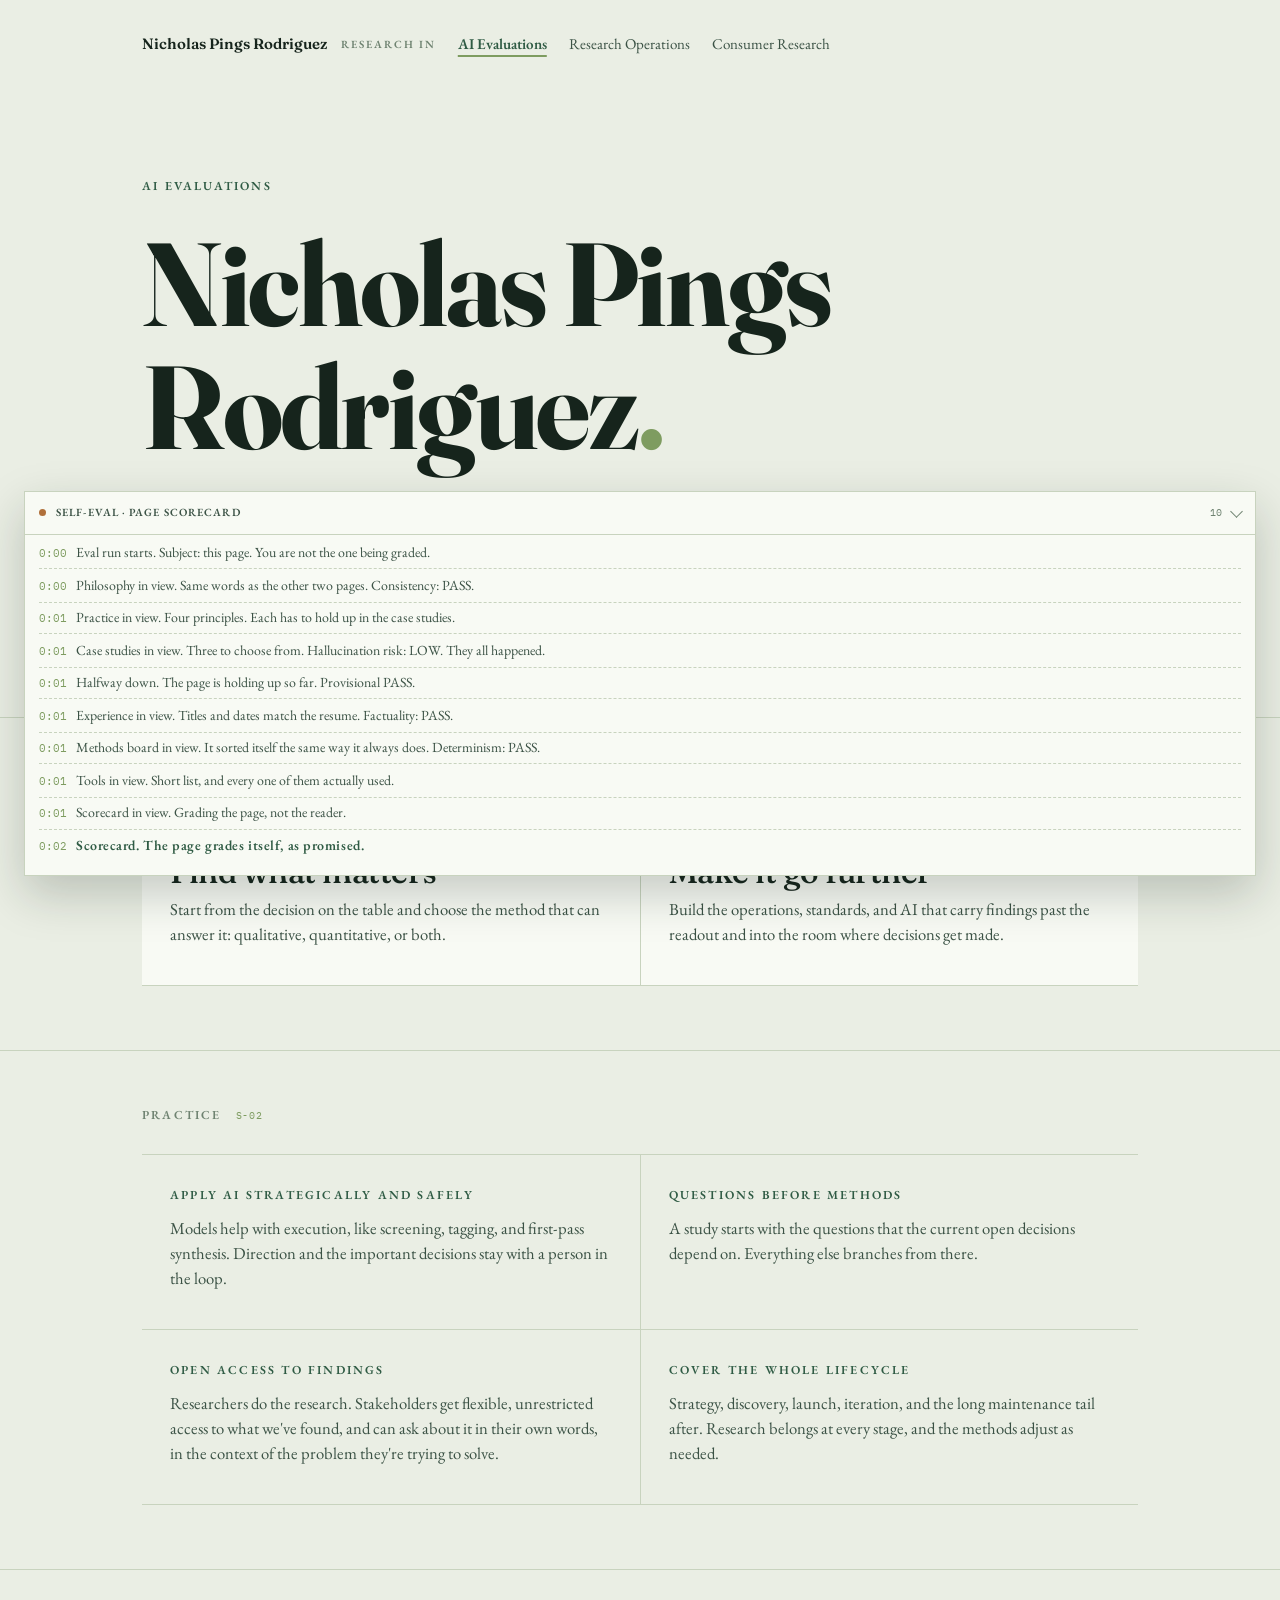
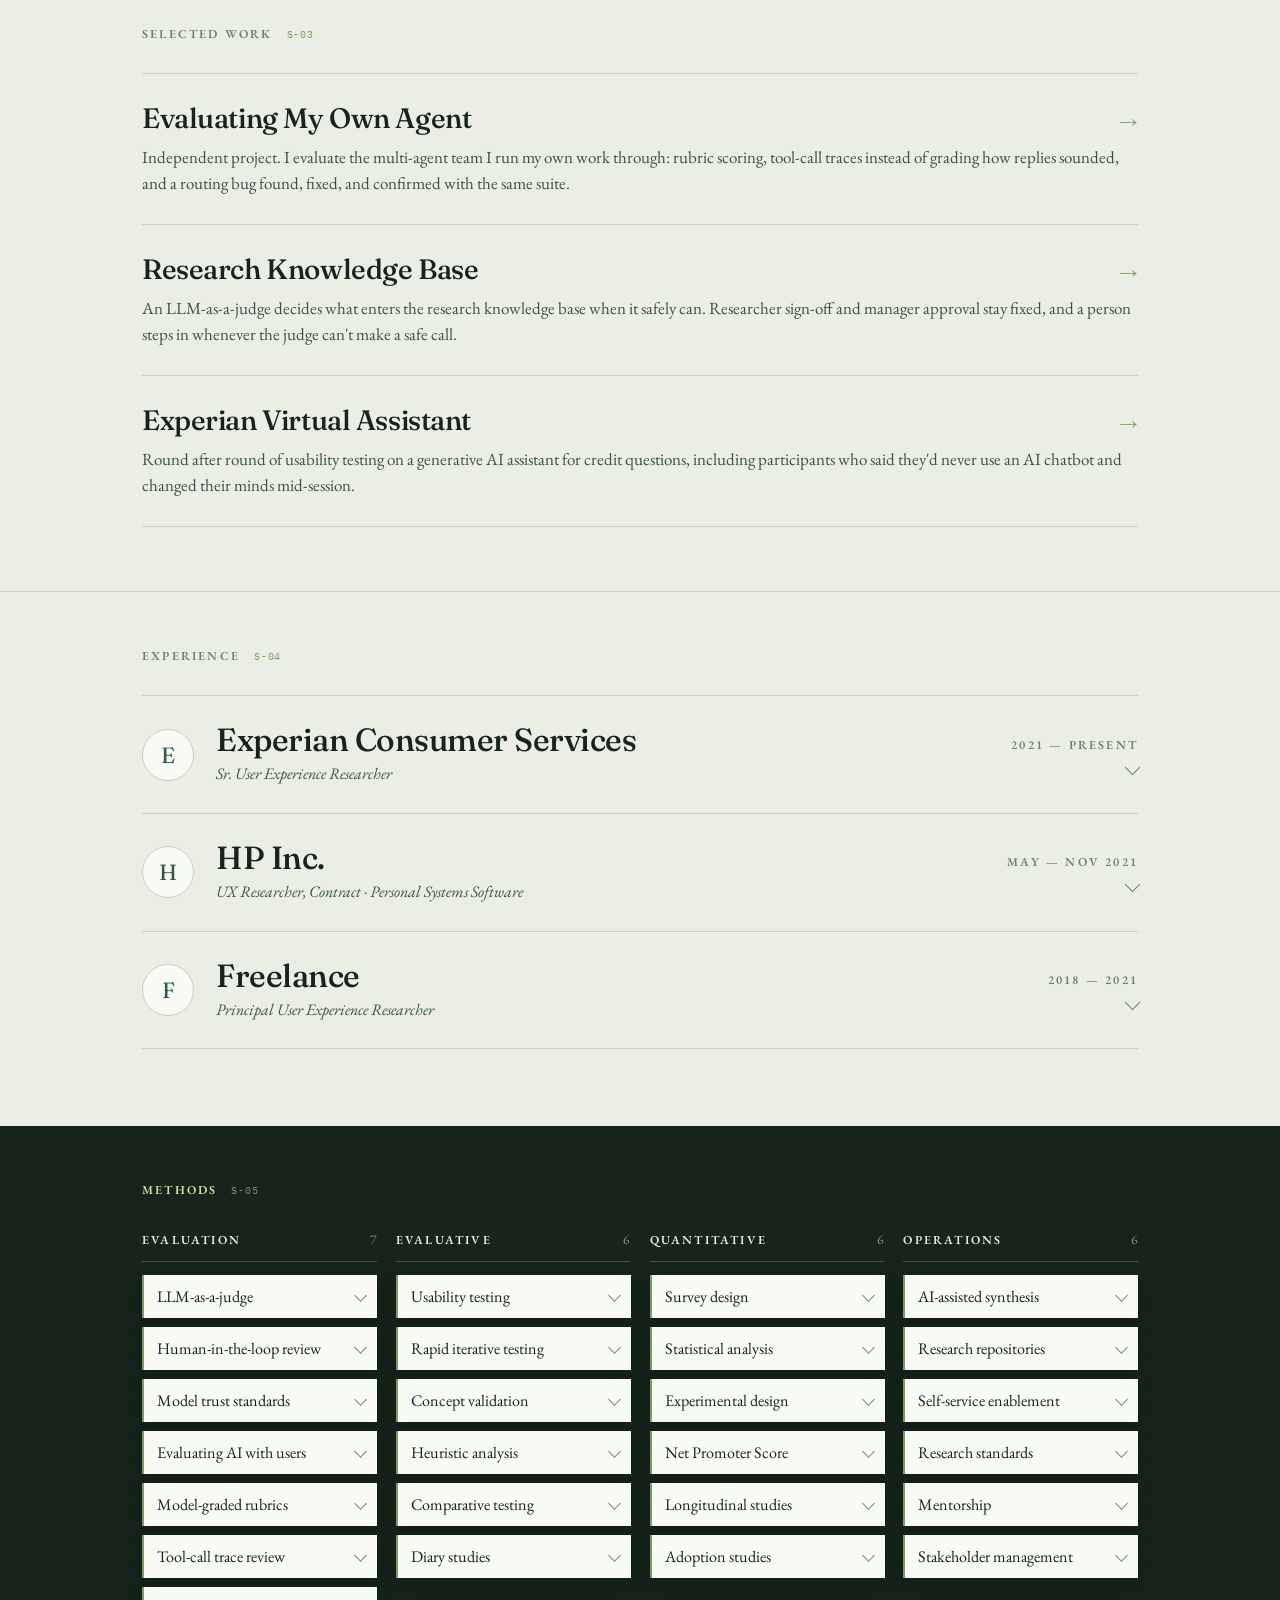
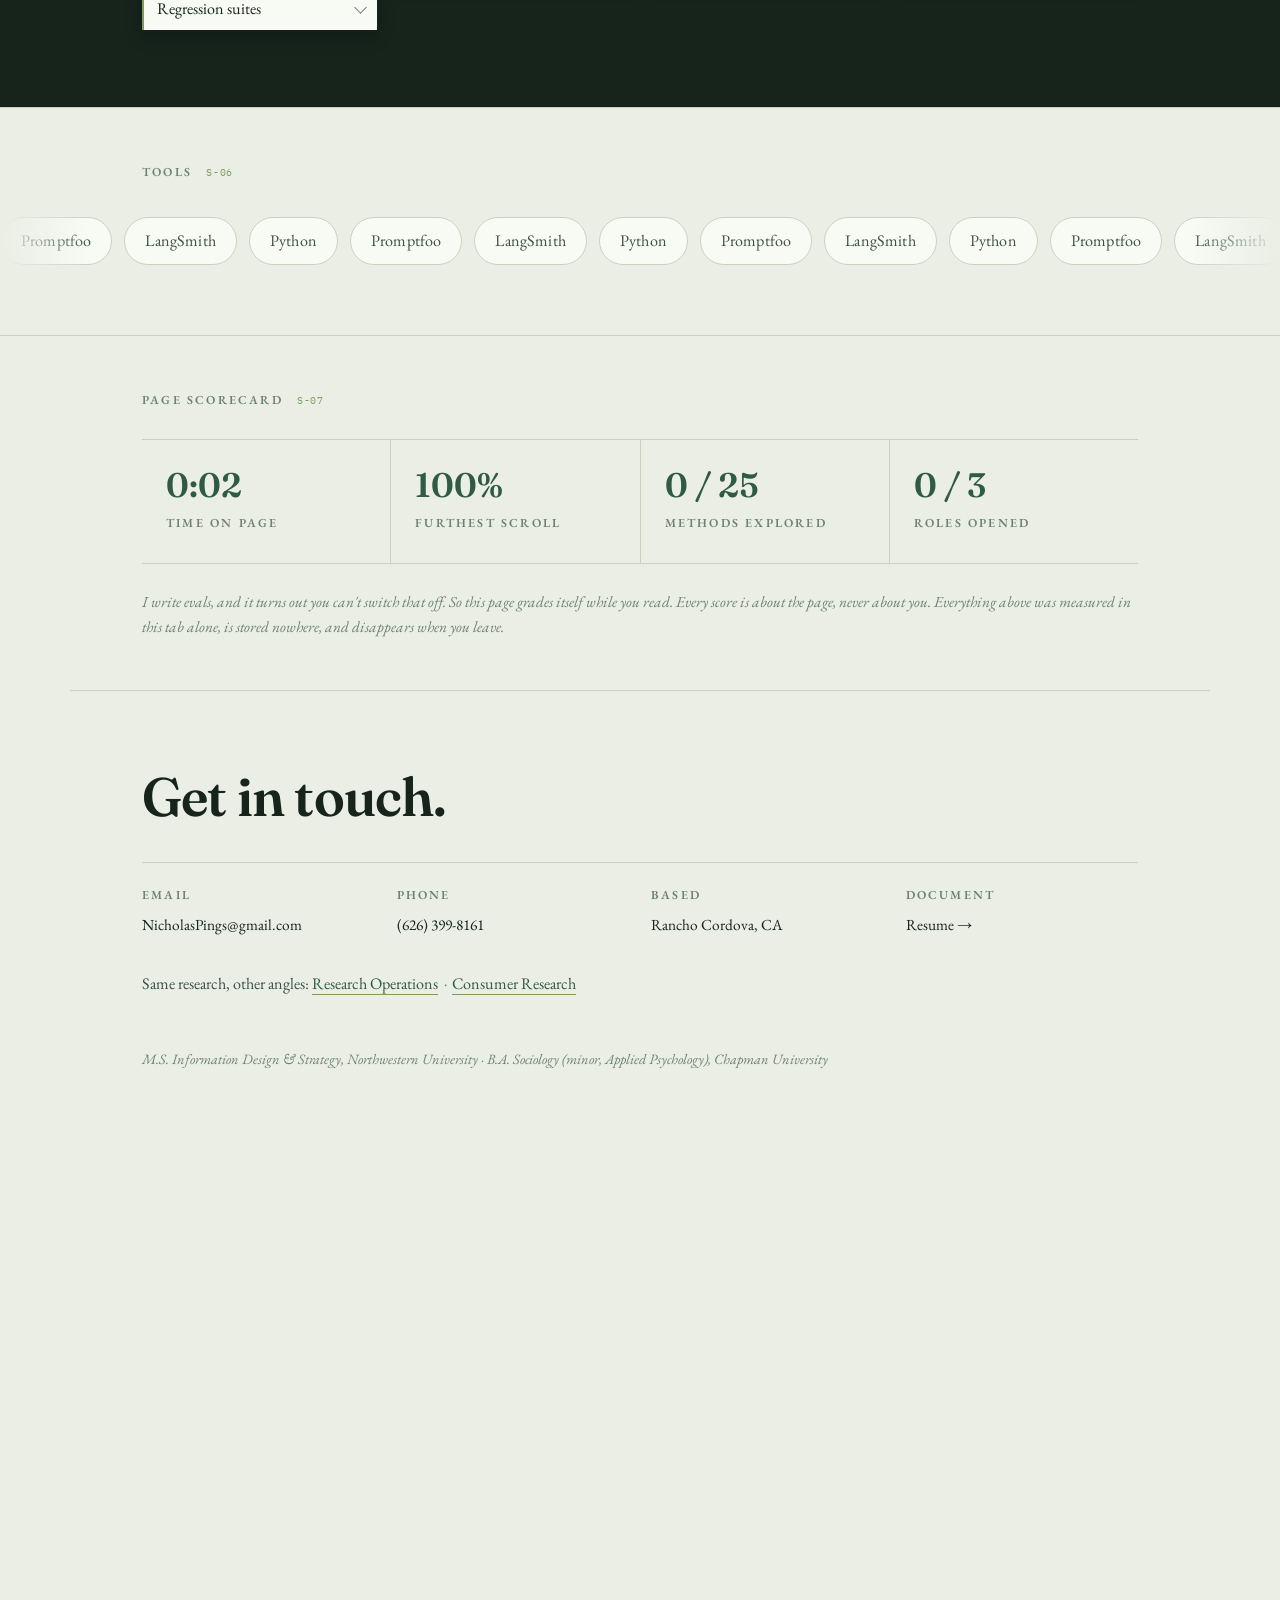
==== ai-evaluations.html @ 0d57b42c "Portfolio restructure: three discipline landing pages (R1-R28) New: ai-evaluations.html, research-op" ====
<!DOCTYPE html>
<html lang="en">
<head>
<meta charset="utf-8">
<meta name="viewport" content="width=device-width, initial-scale=1, viewport-fit=cover">
<meta name="color-scheme" content="light only">
<meta name="supported-color-schemes" content="light">
<title>Nicholas Pings Rodriguez &middot; AI Evaluations</title>
<meta name="description" content="Researcher who sets the standards for where a model is trusted and where a person decides, and evaluates generative AI with the people who use it.">
<link rel="canonical" href="https://nickpings.com/ai-evaluations">
<meta property="og:title" content="Nicholas Pings Rodriguez &middot; AI Evaluations">
<meta property="og:description" content="Researcher who sets the standards for where a model is trusted and where a person decides, and evaluates generative AI with the people who use it.">
<meta property="og:url" content="https://nickpings.com/ai-evaluations">
<meta property="og:type" content="website">
<meta property="og:image" content="https://nickpings.com/assets/og/ai-evaluations.png">
<meta property="og:image:width" content="1200">
<meta property="og:image:height" content="630">
<meta property="og:image:alt" content="Nicholas Pings Rodriguez. Research in AI Evaluations.">
<meta name="twitter:card" content="summary_large_image">
<meta name="twitter:title" content="Nicholas Pings Rodriguez &middot; AI Evaluations">
<meta name="twitter:description" content="Researcher who sets the standards for where a model is trusted and where a person decides, and evaluates generative AI with the people who use it.">
<meta name="twitter:image" content="https://nickpings.com/assets/og/ai-evaluations.png">
<link rel="preconnect" href="https://fonts.googleapis.com">
<link rel="preconnect" href="https://fonts.gstatic.com" crossorigin>
<link href="https://fonts.googleapis.com/css2?family=EB+Garamond:ital,wght@0,400..600;1,400..500&family=Fraunces:opsz,wght@9..144,300..800&family=IBM+Plex+Mono:wght@400;500&display=swap" rel="stylesheet">
<link rel="stylesheet" href="assets/css/site.css">
<link rel="stylesheet" href="assets/css/disc-nav.css">
<noscript><style>
  .rise,.chip,.cluster-head{opacity:1;transform:none;}
  .mark{background-size:100% 32%;}
  .observer,.session-pill,.debrief{display:none;}
</style></noscript>
</head>
<body data-voice="ai-evaluations">
<div class="page">

<nav class="disc-nav" aria-label="Research disciplines">
  <span class="disc-name">Nicholas Pings Rodriguez</span>
  <span class="disc-label">Research in</span>
  <div class="disc-links">
    <a href="ai-evaluations.html" aria-current="page">AI Evaluations</a>
    <a href="research-operations.html">Research Operations</a>
    <a href="consumer-research.html">Consumer Research</a>
  </div>
</nav>

<main>

<header class="hero wrap" id="top">
  <p class="eyebrow label rise d1">AI evaluations</p>
  <h1 class="name rise d2">Nicholas Pings Rodriguez<span class="dot">.</span></h1>
  <p class="thesis rise d3">Deciding <span class="mark">where a model is trusted</span> and where a person decides.</p>
  <div class="rise d4">
    <span class="session-pill"><i class="rec-dot" aria-hidden="true"></i>Session in progress</span>
  </div>
</header>

<section class="band" id="philosophy" data-obs="Philosophy">
  <div class="wrap">
    <div class="sec-head"><p class="label">Philosophy</p><span class="sec-code mono">S-01</span></div>
    <div class="facets">
      <div class="facet facet-head">
        <h3 class="role-org">Find what matters</h3>
        <p>Start from the decision on the table and choose the method that can answer it: qualitative, quantitative, or both.</p>
      </div>
      <div class="facet facet-head">
        <h3 class="role-org">Make it go further</h3>
        <p>Build the operations, standards, and AI that carry findings past the readout and into the room where decisions get made.</p>
      </div>
    </div>
  </div>
</section>

<section class="band" id="practice" data-obs="Practice">
  <div class="wrap">
    <div class="sec-head"><p class="label">Practice</p><span class="sec-code mono">S-02</span></div>
    <div class="facets">
      <div class="facet">
        <span class="label">Apply AI strategically and safely</span>
        <p>Models help with execution, like screening, tagging, and first-pass synthesis. Direction and the important decisions stay with a person in the loop.</p>
      </div>
      <div class="facet">
        <span class="label">Questions before methods</span>
        <p>A study starts with the questions that the current open decisions depend on. Everything else branches from there.</p>
      </div>
      <div class="facet">
        <span class="label">Open access to findings</span>
        <p>Researchers do the research. Stakeholders get flexible, unrestricted access to what we've found, and can ask about it in their own words, in the context of the problem they're trying to solve.</p>
      </div>
      <div class="facet">
        <span class="label">Cover the whole lifecycle</span>
        <p>Strategy, discovery, launch, iteration, and the long maintenance tail after. Research belongs at every stage, and the methods adjust as needed.</p>
      </div>
    </div>
  </div>
</section>

<section class="band" id="selected-work" data-obs="Selected Work">
  <div class="wrap">
    <div class="sec-head"><p class="label">Selected work</p><span class="sec-code mono">S-03</span></div>
    <div class="cases">
      <a class="case-card" href="evaluating-my-agent.html?from=ai-evaluations">
        <div class="case-card-top">
          <h3>Evaluating My Own Agent</h3>
          <span class="case-arrow" aria-hidden="true">&rarr;</span>
        </div>
        <p>Independent project. I evaluate the multi-agent team I run my own work through: rubric scoring, tool-call traces instead of grading how replies sounded, and a routing bug found, fixed, and confirmed with the same suite.</p>
      </a>
      <a class="case-card" href="research-knowledge-base.html?from=ai-evaluations">
        <div class="case-card-top">
          <h3>Research Knowledge Base</h3>
          <span class="case-arrow" aria-hidden="true">&rarr;</span>
        </div>
        <p>An LLM-as-a-judge decides what enters the research knowledge base when it safely can. Researcher sign-off and manager approval stay fixed, and a person steps in whenever the judge can't make a safe call.</p>
      </a>
      <a class="case-card" href="experian-eva.html?from=ai-evaluations">
        <div class="case-card-top">
          <h3>Experian Virtual Assistant</h3>
          <span class="case-arrow" aria-hidden="true">&rarr;</span>
        </div>
        <p>Round after round of usability testing on a generative AI assistant for credit questions, including participants who said they'd never use an AI chatbot and changed their minds mid-session.</p>
      </a>
    </div>
  </div>
</section>

<section class="band" id="work" data-obs="Experience">
  <div class="wrap">
    <div class="sec-head"><p class="label">Experience</p><span class="sec-code mono">S-04</span></div>
    <div class="roles">

      <details class="role" data-role="Experian">
        <summary>
          <span class="logo" aria-hidden="true">E</span>
          <span>
            <h3 class="role-org">Experian Consumer Services</h3>
            <p class="role-title">Sr. User Experience Researcher</p>
          </span>
          <span class="role-when label">2021 &mdash; Present<span class="chev"></span></span>
        </summary>
        <div class="role-body">
          <p>I research across the full consumer product portfolio, and across the full life of each product too, from strategic groundwork through launch, iteration, and long-term maintenance. The method changes depending on the stage.</p>
          <ul>
            <li>Introduced AI-assisted screening, analysis, and synthesis, and set the standards for where a model is trusted and where a person decides.</li>
            <li>Led research on integrating generative AI into the consumer experience; recommendations shaped Experian's educational tools.</li>
            <li>Helped define Experian's internal Applied AI practices, and work closely with the Applied AI team on pilot projects: a research knowledge base, a PMO agent, and skill kits. Also built PII-stripping preprocessing tools and competitor monitoring.</li>
            <li>Rebuilt research operations over about two years: self-service access for stakeholders, research standards, onboarding, and mentoring.</li>
            <li>Partner with design, engineering, and product teams, translating findings into roadmaps and design decisions.</li>
          </ul>
        </div>
      </details>

      <details class="role" data-role="HP">
        <summary>
          <span class="logo" aria-hidden="true">H</span>
          <span>
            <h3 class="role-org">HP Inc.</h3>
            <p class="role-title">UX Researcher, Contract &middot; Personal Systems Software</p>
          </span>
          <span class="role-when label">May &mdash; Nov 2021<span class="chev"></span></span>
        </summary>
        <div class="role-body">
          <p>At HP I ran launch-aligned studies across Wolf Security, including VPN and antivirus protection, plus webcam utilities and HP Dev One. I also facilitated design thinking workshops with a cross-functional team spanning several business units.</p>
        </div>
      </details>

      <details class="role" data-role="Freelance">
        <summary>
          <span class="logo" aria-hidden="true">F</span>
          <span>
            <h3 class="role-org">Freelance</h3>
            <p class="role-title">Principal User Experience Researcher</p>
          </span>
          <span class="role-when label">2018 &mdash; 2021<span class="chev"></span></span>
        </summary>
        <div class="role-body">
          <p>I scoped and ran full research programs for clients in travel, health and wellness, and personal organization, across various platforms.</p>
          <ul>
            <li>Usability studies, concept validation, comparative testing, and generative workshops.</li>
            <li>Delivered executive readouts, personas, journey maps, NPS and statistical analysis, and prioritized recommendations.</li>
          </ul>
        </div>
      </details>

    </div>
  </div>
</section>

<section class="sort" id="methods" data-obs="Methods">
  <div class="wrap">
    <div class="sec-head"><p class="label">Methods</p><span class="sec-code mono">S-05</span></div>

    <div class="board" id="board">

      <div class="cluster">
        <div class="cluster-head"><span class="label">Evaluation</span><span class="n">7</span></div>
        <details class="chip"><summary><span class="chip-name">LLM-as-a-judge</span><span class="chip-caret" aria-hidden="true"></span></summary><p class="chip-desc">A model makes the call when it safely can, inside fixed human checkpoints, and a person steps in when it can't.</p></details>
        <details class="chip"><summary><span class="chip-name">Human-in-the-loop review</span><span class="chip-caret" aria-hidden="true"></span></summary><p class="chip-desc">Researcher sign-off and manager approval before anything a model produced is released.</p></details>
        <details class="chip"><summary><span class="chip-name">Model trust standards</span><span class="chip-caret" aria-hidden="true"></span></summary><p class="chip-desc">Written rules for where a model is trusted and where a person decides.</p></details>
        <details class="chip"><summary><span class="chip-name">Evaluating AI with users</span><span class="chip-caret" aria-hidden="true"></span></summary><p class="chip-desc">Testing a generative AI assistant with real people across live builds, competitors, and prototypes.</p></details>
        <details class="chip"><summary><span class="chip-name">Model-graded rubrics</span><span class="chip-caret" aria-hidden="true"></span></summary><p class="chip-desc">Deterministic checks for what can be checked exactly, and a model-graded rubric for what can't.</p></details>
        <details class="chip"><summary><span class="chip-name">Tool-call trace review</span><span class="chip-caret" aria-hidden="true"></span></summary><p class="chip-desc">Grading what an agent actually called, not just whether its reply sounded right.</p></details>
        <details class="chip"><summary><span class="chip-name">Regression suites</span><span class="chip-caret" aria-hidden="true"></span></summary><p class="chip-desc">The same eval rerun before and after a fix, to prove the fix held.</p></details>
      </div>

      <div class="cluster">
        <div class="cluster-head"><span class="label">Evaluative</span><span class="n">6</span></div>
        <details class="chip"><summary><span class="chip-name">Usability testing</span><span class="chip-caret" aria-hidden="true"></span></summary><p class="chip-desc">Watching people attempt real tasks to find where a design breaks down.</p></details>
        <details class="chip"><summary><span class="chip-name">Rapid iterative testing</span><span class="chip-caret" aria-hidden="true"></span></summary><p class="chip-desc">Testing, fixing, and retesting in short cycles so each change is validated as it's made.</p></details>
        <details class="chip"><summary><span class="chip-name">Concept validation</span><span class="chip-caret" aria-hidden="true"></span></summary><p class="chip-desc">Putting an early idea in front of users to check the premise before anything gets built.</p></details>
        <details class="chip"><summary><span class="chip-name">Heuristic analysis</span><span class="chip-caret" aria-hidden="true"></span></summary><p class="chip-desc">Expert review of an interface against established usability principles.</p></details>
        <details class="chip"><summary><span class="chip-name">Comparative testing</span><span class="chip-caret" aria-hidden="true"></span></summary><p class="chip-desc">Running identical tasks across competing designs to see which performs better.</p></details>
        <details class="chip"><summary><span class="chip-name">Diary studies</span><span class="chip-caret" aria-hidden="true"></span></summary><p class="chip-desc">Participants log experiences over days or weeks to capture behavior across time.</p></details>
      </div>

      <div class="cluster">
        <div class="cluster-head"><span class="label">Quantitative</span><span class="n">6</span></div>
        <details class="chip"><summary><span class="chip-name">Survey design</span><span class="chip-caret" aria-hidden="true"></span></summary><p class="chip-desc">Structuring questions so the resulting data answers the question actually being asked.</p></details>
        <details class="chip"><summary><span class="chip-name">Statistical analysis</span><span class="chip-caret" aria-hidden="true"></span></summary><p class="chip-desc">Testing whether observed differences in the data are real or noise.</p></details>
        <details class="chip"><summary><span class="chip-name">Experimental design</span><span class="chip-caret" aria-hidden="true"></span></summary><p class="chip-desc">Structuring A/B and multivariate tests so results are attributable to the change.</p></details>
        <details class="chip"><summary><span class="chip-name">Net Promoter Score</span><span class="chip-caret" aria-hidden="true"></span></summary><p class="chip-desc">A single-question loyalty benchmark, tracked over time and read alongside qualitative signal.</p></details>
        <details class="chip"><summary><span class="chip-name">Longitudinal studies</span><span class="chip-caret" aria-hidden="true"></span></summary><p class="chip-desc">Measuring the same population repeatedly to see how attitudes and behavior shift.</p></details>
        <details class="chip"><summary><span class="chip-name">Adoption studies</span><span class="chip-caret" aria-hidden="true"></span></summary><p class="chip-desc">Measuring whether a released feature is found, used, and kept.</p></details>
      </div>

      <div class="cluster">
        <div class="cluster-head"><span class="label">Operations</span><span class="n">6</span></div>
        <details class="chip"><summary><span class="chip-name">AI-assisted synthesis</span><span class="chip-caret" aria-hidden="true"></span></summary><p class="chip-desc">Models handle transcription, tagging, and first-pass analysis under defined review standards.</p></details>
        <details class="chip"><summary><span class="chip-name">Research repositories</span><span class="chip-caret" aria-hidden="true"></span></summary><p class="chip-desc">A searchable store of findings so prior work is reused rather than rediscovered.</p></details>
        <details class="chip"><summary><span class="chip-name">Self-service enablement</span><span class="chip-caret" aria-hidden="true"></span></summary><p class="chip-desc">Tooling and templates that let stakeholders answer routine questions without a full study.</p></details>
        <details class="chip"><summary><span class="chip-name">Research standards</span><span class="chip-caret" aria-hidden="true"></span></summary><p class="chip-desc">Documented expectations for method, sample, and rigor at each stage of the life cycle.</p></details>
        <details class="chip"><summary><span class="chip-name">Mentorship</span><span class="chip-caret" aria-hidden="true"></span></summary><p class="chip-desc">Onboarding and coaching researchers through study design review and craft feedback.</p></details>
        <details class="chip"><summary><span class="chip-name">Stakeholder management</span><span class="chip-caret" aria-hidden="true"></span></summary><p class="chip-desc">Aligning partners on the question, the method, and what the findings can and can't decide.</p></details>
      </div>

    </div>
  </div>
</section>

<section class="band tools" id="tools" data-obs="Tools">
  <div class="wrap"><div class="sec-head"><p class="label">Tools</p><span class="sec-code mono">S-06</span></div></div>
  <div class="marquee">
    <div class="track">
      <span class="tool">Promptfoo</span><span class="tool">LangSmith</span><span class="tool">Python</span>
    </div>
  </div>
</section>

<section class="band debrief" id="debrief" data-obs="Debrief">
  <div class="wrap">
    <div class="sec-head"><p class="label">Page scorecard</p><span class="sec-code mono">S-07</span></div>
    <div class="debrief-grid">
      <div class="d-cell"><span class="d-num" id="dTime">0:00</span><span class="label">Time on page</span></div>
      <div class="d-cell"><span class="d-num" id="dDepth">0%</span><span class="label">Furthest scroll</span></div>
      <div class="d-cell"><span class="d-num" id="dMethods">0 / 25</span><span class="label">Methods explored</span></div>
      <div class="d-cell"><span class="d-num" id="dRoles">0 / 3</span><span class="label">Roles opened</span></div>
    </div>
    <p class="debrief-note">I write evals, and it turns out you can't switch that off. So this page grades itself while you read. Every score is about the page, never about you. Everything above was measured in this tab alone, is stored nowhere, and disappears when you leave.</p>
  </div>
</section>

</main>

<footer class="foot wrap">
  <p class="foot-lead">Get in touch.</p>
  <div class="foot-grid">
    <div class="fitem"><span class="label">Email</span><a href="mailto:NicholasPings@gmail.com">NicholasPings@gmail.com</a></div>
    <div class="fitem"><span class="label">Phone</span><a href="tel:+16263998161">(626) 399-8161</a></div>
    <div class="fitem"><span class="label">Based</span><em>Rancho Cordova, CA</em></div>
    <div class="fitem"><span class="label">Document</span><a href="resume.html">Resume &rarr;</a></div>
  </div>
  <p class="foot-cross">Same research, other angles: <a href="research-operations.html">Research Operations</a><span class="sep" aria-hidden="true">&middot;</span><a href="consumer-research.html">Consumer Research</a></p>
  <p class="colophon">M.S. Information Design &amp; Strategy, Northwestern University &middot; B.A. Sociology (minor, Applied Psychology), Chapman University</p>
</footer>

</div>


<aside class="observer" id="observer" aria-label="Live session notes for your visit">
  <button class="observer-head" id="observerToggle" aria-expanded="false" aria-controls="observerLog">
    <i class="rec-dot" aria-hidden="true"></i>
    <span class="observer-title">Self-eval &middot; Grading this page</span>
    <span class="observer-count mono" id="observerCount">0</span>
    <span class="observer-caret" aria-hidden="true"></span>
  </button>
  <ul class="observer-log" id="observerLog" aria-live="polite"></ul>
</aside>

<script src="assets/js/site.js" defer></script>
</body>
</html>
---- assets/css/site.css ----
:root{
    color-scheme: only light;
    --paper:#EAEEE4;
    --card:#F8FAF4;
    --ink:#16241C;
    --ink-soft:#3B5245;
    --muted:#6E8270;
    --rule:#C8D3BE;
    --pine:#2F5B44;
    --moss:#7E9C60;
    --leaf:#CFE2A6;
    --rec:#B0703A;
    --pad:clamp(22px,6vw,72px);
  }

  *{box-sizing:border-box;}
  html,body{margin:0;padding:0;max-width:100%;overflow-x:hidden;}
  html{
    scroll-behavior:smooth;
    background-color:var(--paper);
    background-image:linear-gradient(var(--paper),var(--paper));
  }
  body{
    background-color:transparent;color:var(--ink);
    font-family:"EB Garamond",Garamond,Georgia,serif;
    font-size:clamp(17px,1.05vw,19px);line-height:1.6;
    -webkit-font-smoothing:antialiased;-webkit-text-size-adjust:100%;
  }
  .page{background-color:var(--paper);background-image:linear-gradient(var(--paper),var(--paper));}
  a{color:inherit;}
  h2,h3{overflow-wrap:break-word;}

  .label{font-weight:600;font-size:.72em;letter-spacing:.18em;text-transform:uppercase;line-height:1.4;}
  .mono{font-family:"IBM Plex Mono",monospace;}
  .wrap{max-width:1140px;margin:0 auto;padding:0 var(--pad);}

  /* ================= hero ================= */
  .hero{padding-top:clamp(44px,9vw,112px);padding-bottom:clamp(36px,6vw,80px);}
  .eyebrow{color:var(--pine);margin:0 0 clamp(16px,3vw,28px);}
  h1.name{
    font-family:"Fraunces",Georgia,serif;font-weight:700;
    font-size:clamp(42px,13vw,118px);line-height:1.04;letter-spacing:-.02em;margin:0;
  }
  h1.name .dot{color:var(--moss);white-space:nowrap;}
  .thesis{
    font-style:italic;font-size:clamp(22px,5.6vw,42px);line-height:1.26;
    margin:clamp(20px,4vw,38px) 0 0;color:var(--ink-soft);
  }
  .mark{
    display:inline;padding:0 .08em;
    background-image:linear-gradient(var(--leaf),var(--leaf));
    background-repeat:no-repeat;background-position:0 90%;background-size:0% 32%;
  }
  .loaded .mark{background-size:100% 32%;transition:background-size .9s cubic-bezier(.22,.7,.2,1) .7s;}

  /* session pill */
  .session-pill{
    display:inline-flex;align-items:center;gap:9px;
    margin-top:clamp(26px,4vw,42px);padding:9px 16px;
    border:1px solid var(--rule);border-radius:999px;
    background-color:var(--card);background-image:linear-gradient(var(--card),var(--card));
    font-size:11.5px;letter-spacing:.12em;text-transform:uppercase;font-weight:500;
    color:var(--ink-soft);
  }
  .rec-dot{
    width:8px;height:8px;border-radius:50%;flex:none;
    background-color:var(--rec);background-image:linear-gradient(var(--rec),var(--rec));
    animation:blink 1.8s ease-in-out infinite;
  }
  @keyframes blink{0%,100%{opacity:1;}50%{opacity:.25;}}

  .rise{opacity:0;transform:translateY(14px);}
  .loaded .rise{opacity:1;transform:none;transition:opacity .8s ease,transform .8s cubic-bezier(.22,.7,.2,1);}
  .loaded .d1{transition-delay:.05s;}
  .loaded .d2{transition-delay:.16s;}
  .loaded .d3{transition-delay:.3s;}
  .loaded .d4{transition-delay:.44s;}

  /* ================= sections ================= */
  .band{border-top:1px solid var(--rule);}
  .sec-head{padding:clamp(34px,5vw,56px) 0 clamp(20px,2.6vw,30px);display:flex;align-items:baseline;gap:14px;}
  .sec-head .label{color:var(--muted);margin:0;}
  .sec-code{font-size:10px;color:var(--moss);letter-spacing:.08em;}

  .facets{
    display:grid;grid-template-columns:repeat(2,minmax(0,1fr));gap:1px;
    background-color:var(--rule);
    border-top:1px solid var(--rule);border-bottom:1px solid var(--rule);
    margin-bottom:clamp(34px,5vw,70px);
  }
  .facet{
    background-color:var(--paper);background-image:linear-gradient(var(--paper),var(--paper));
    min-width:0;padding:clamp(22px,2.8vw,32px) clamp(18px,2.2vw,28px) clamp(26px,3.4vw,38px);
  }
  .facet .label{color:var(--pine);display:block;margin-bottom:12px;}
  .facet p{margin:0;color:var(--ink-soft);line-height:1.5;font-size:.98em;}
  @media(max-width:760px){.facets{grid-template-columns:1fr;}}
  .facet.facet-head{background-color:var(--card);background-image:linear-gradient(var(--card),var(--card));}
  .facet-head .role-org{margin-bottom:8px;}

  /* ================= roles ================= */
  .roles{border-top:1px solid var(--rule);margin-bottom:clamp(30px,5vw,64px);}

  /* ================= case studies ================= */
  .cases{border-top:1px solid var(--rule);margin-bottom:clamp(30px,5vw,64px);}
  .case-card{
    display:block;text-decoration:none;color:inherit;
    padding:clamp(20px,2.8vw,28px) 0;border-bottom:1px solid var(--rule);
  }
  .case-card-top{display:flex;align-items:baseline;justify-content:space-between;gap:14px;}
  .case-card h3{
    font-family:"Fraunces",Georgia,serif;font-weight:500;
    font-size:clamp(21px,2.8vw,28px);letter-spacing:-.015em;margin:0;line-height:1.15;
  }
  .case-arrow{flex:none;color:var(--moss);font-size:1.1em;transition:transform .25s ease;}
  .case-card:hover .case-arrow{transform:translateX(4px);color:var(--pine);}
  .case-card p{margin:8px 0 0;color:var(--ink-soft);line-height:1.5;}
  details.role{border-bottom:1px solid var(--rule);}
  details.role summary{
    list-style:none;cursor:pointer;display:grid;
    grid-template-columns:auto minmax(0,1fr) auto;
    align-items:center;gap:clamp(12px,2.4vw,22px);
    padding:clamp(18px,2.4vw,26px) 0;
  }
  details.role summary::-webkit-details-marker{display:none;}
  .logo{
    width:clamp(40px,5vw,52px);height:clamp(40px,5vw,52px);flex:none;
    border-radius:50%;border:1px solid var(--rule);
    background-color:var(--card);background-image:linear-gradient(var(--card),var(--card));
    display:flex;align-items:center;justify-content:center;
    font-family:"Fraunces",Georgia,serif;font-size:clamp(17px,2vw,22px);
    color:var(--pine);line-height:1;
  }
  .logo img{width:100%;height:100%;border-radius:50%;object-fit:contain;padding:8px;}
  .role-org{
    font-family:"Fraunces",Georgia,serif;font-weight:500;
    font-size:clamp(21px,2.8vw,32px);line-height:1.1;letter-spacing:-.015em;margin:0;
  }
  .role-title{color:var(--ink-soft);margin:4px 0 0;font-style:italic;font-size:.94em;}
  .role-when{color:var(--muted);text-align:right;white-space:nowrap;}
  .chev{
    display:block;width:11px;height:11px;margin:8px 0 0 auto;
    border-right:1.5px solid var(--muted);border-bottom:1.5px solid var(--muted);
    transform:rotate(45deg);transition:transform .3s ease;
  }
  details.role[open] .chev{transform:rotate(-135deg);}
  .role-body{padding:0 0 clamp(24px,3vw,32px);}
  .role-body p{margin:0;color:var(--ink-soft);line-height:1.55;}
  .role-body ul{margin:14px 0 0;padding:0;list-style:none;}
  .role-body li{position:relative;padding-left:16px;margin-bottom:7px;color:var(--ink-soft);line-height:1.5;}
  .role-body li::before{content:"";position:absolute;left:0;top:.62em;width:7px;height:1.5px;background-color:var(--moss);}
  details.role[open] .role-body{animation:fadeUp .45s ease both;}
  @keyframes fadeUp{from{opacity:0;transform:translateY(6px);}to{opacity:1;transform:none;}}
  @media(max-width:640px){
    details.role summary{grid-template-columns:auto minmax(0,1fr);position:relative;}
    .role-when{grid-column:2;text-align:left;margin-top:2px;}
    .chev{display:none;}
    details.role summary::after{
      content:"";position:absolute;right:0;top:50%;width:10px;height:10px;
      border-right:1.5px solid var(--muted);border-bottom:1.5px solid var(--muted);
      transform:translateY(-70%) rotate(45deg);transition:transform .3s ease;
    }
    details.role[open] summary::after{transform:translateY(-30%) rotate(-135deg);}
  }

  /* ================= methods board ================= */
  .sort{
    background-color:var(--ink);background-image:linear-gradient(var(--ink),var(--ink));
    color:#E6EDE0;margin-top:clamp(38px,6vw,80px);padding-bottom:clamp(44px,6vw,80px);overflow:hidden;
  }
  .sort .sec-head .label{color:var(--leaf);}
  .sort .sec-code{color:#7E9179;}
  .board{display:grid;grid-template-columns:repeat(4,minmax(0,1fr));gap:clamp(12px,1.5vw,20px);align-items:start;}
  @media(max-width:900px){.board{grid-template-columns:repeat(2,minmax(0,1fr));}}

  .cluster{min-width:0;}
  .cluster-head{
    display:flex;align-items:baseline;justify-content:space-between;gap:10px;
    padding-bottom:10px;margin-bottom:13px;border-bottom:1px solid rgba(230,237,224,.22);
    opacity:0;transform:translateY(8px);
  }
  .sorted .cluster-head{opacity:1;transform:none;transition:opacity .6s ease .5s,transform .6s ease .5s;}
  .cluster-head .label{color:#E6EDE0;}
  .cluster-head .n{color:#7E9179;font-size:.8em;}

  .chip{
    display:block;
    background-color:var(--card);background-image:linear-gradient(var(--card),var(--card));
    color:var(--ink);border-left:2px solid var(--moss);
    padding:0;margin-bottom:9px;
    box-shadow:0 8px 18px rgba(0,0,0,.2);
    opacity:0;transform:translate(var(--dx,0px),var(--dy,0px)) rotate(var(--r,0deg));
    will-change:transform,opacity;
  }
  .sorted .chip{
    opacity:1;transform:none;
    transition:transform 1s cubic-bezier(.2,.72,.24,1),opacity .55s ease,border-color .25s ease;
    transition-delay:calc(var(--i) * 38ms);
  }
  .chip:last-child{margin-bottom:0;}
  .chip:hover{border-left-color:var(--pine);}
  .chip[open]{border-left-color:var(--pine);}
  .chip summary{
    display:flex;align-items:center;justify-content:space-between;gap:10px;
    list-style:none;cursor:pointer;padding:11px 12px 11px 13px;
  }
  .chip summary::-webkit-details-marker{display:none;}
  .chip-name{font-size:.95em;line-height:1.3;}
  .chip-caret{
    flex:none;width:9px;height:9px;margin-top:-2px;
    border-right:1.5px solid var(--muted);border-bottom:1.5px solid var(--muted);
    transform:rotate(45deg);transition:transform .28s ease;
  }
  .chip[open] .chip-caret{transform:rotate(-135deg);border-color:var(--pine);}
  .chip-desc{margin:0;padding:0 13px 13px;font-size:.86em;line-height:1.45;color:var(--ink-soft);font-style:italic;}
  .chip[open] .chip-desc{animation:fadeUp .3s ease both;}

  /* ================= marquees ================= */
  .impact,.tools{padding-bottom:clamp(34px,5vw,64px);}
  .marquee{
    position:relative;overflow:hidden;padding:6px 0;
    -webkit-mask-image:linear-gradient(90deg,transparent,#000 7%,#000 93%,transparent);
    mask-image:linear-gradient(90deg,transparent,#000 7%,#000 93%,transparent);
  }
  .track{display:flex;width:max-content;animation:slide 46s linear infinite;}
  .track > *{margin-right:12px;}
  .track-impact{animation-duration:38s;}
  .marquee:hover .track,.marquee:focus-within .track{animation-play-state:paused;}
  @keyframes slide{to{transform:translateX(-50%);}}
  .tool{
    flex:none;padding:10px 20px;border:1px solid var(--rule);border-radius:999px;
    background-color:var(--card);background-image:linear-gradient(var(--card),var(--card));
    color:var(--ink-soft);white-space:nowrap;font-size:.95em;letter-spacing:.01em;
  }
  .stat{
    flex:none;display:flex;flex-direction:column;gap:5px;
    padding:clamp(16px,2vw,22px) clamp(24px,2.6vw,32px);
    border:1px solid var(--rule);
    background-color:var(--card);background-image:linear-gradient(var(--card),var(--card));
    min-width:150px;
  }
  .stat-num{
    font-family:"Fraunces",Georgia,serif;font-weight:600;
    font-size:clamp(26px,3vw,34px);line-height:1;color:var(--pine);
  }
  .stat-label{font-weight:600;font-size:.7em;letter-spacing:.13em;text-transform:uppercase;color:var(--muted);}

  /* ================= debrief ================= */
  .debrief{border-top:1px solid var(--rule);padding-bottom:clamp(30px,4vw,52px);}
  .debrief-grid{
    display:grid;grid-template-columns:repeat(4,minmax(0,1fr));gap:1px;
    background-color:var(--rule);border-top:1px solid var(--rule);border-bottom:1px solid var(--rule);
  }
  @media(max-width:760px){.debrief-grid{grid-template-columns:repeat(2,minmax(0,1fr));}}
  .d-cell{
    background-color:var(--paper);background-image:linear-gradient(var(--paper),var(--paper));
    padding:clamp(18px,2.4vw,28px) clamp(16px,2vw,24px);
  }
  .d-num{
    font-family:"Fraunces",Georgia,serif;font-weight:600;
    font-size:clamp(24px,3vw,34px);line-height:1;color:var(--pine);display:block;margin-bottom:6px;
    font-variant-numeric:tabular-nums;
  }
  .d-cell .label{color:var(--muted);}
  .debrief-note{
    margin:clamp(18px,2.4vw,26px) 0 0;color:var(--muted);font-size:.9em;font-style:italic;
  }

  /* ================= observer panel ================= */
  .page{padding-bottom:0;transition:padding-bottom .45s cubic-bezier(.22,.7,.2,1);}
  body.obs-open .page{padding-bottom:clamp(260px,42vh,380px);}
  .observer{
    position:fixed;right:clamp(12px,2vw,24px);bottom:clamp(12px,2vw,24px);z-index:80;
    width:min(320px,calc(100vw - 24px));
    background-color:var(--card);background-image:linear-gradient(var(--card),var(--card));
    border:1px solid var(--rule);
    box-shadow:0 18px 44px rgba(22,36,28,.22);
    transform:translateY(calc(100% - 46px));
    transition:transform .45s cubic-bezier(.22,.7,.2,1);
  }
  .observer.open{transform:translateY(0);}
  /* at full scroll the notes widen into a session debrief */
  .observer{transition:transform .45s cubic-bezier(.22,.7,.2,1),width .6s cubic-bezier(.22,.7,.2,1);}
  .observer.full{width:calc(100vw - 2 * clamp(12px,2vw,24px));}
  .observer.full .observer-log{max-height:min(52vh,440px);}
  body.obs-open.obs-full .page{padding-bottom:clamp(340px,58vh,500px);}
  .observer-log li.note-head span:last-child{font-weight:600;color:var(--pine);letter-spacing:.04em;}
  .observer-log li.note-key span:last-child{color:var(--ink);}
  .observer-head{
    display:flex;align-items:center;gap:10px;
    width:100%;padding:12px 14px;border:0;background:transparent;
    font:inherit;cursor:pointer;text-align:left;
  }
  .observer-head .rec-dot{width:7px;height:7px;}
  .observer-title{
    flex:1;min-width:0;font-weight:600;font-size:11px;letter-spacing:.1em;text-transform:uppercase;color:var(--ink-soft);
    white-space:nowrap;overflow:hidden;text-overflow:ellipsis;
  }
  .observer-count{
    font-family:"IBM Plex Mono",monospace;font-size:10px;color:var(--muted);
  }
  .observer-caret{
    width:9px;height:9px;flex:none;
    border-right:1.5px solid var(--muted);border-bottom:1.5px solid var(--muted);
    transform:rotate(-135deg);transition:transform .3s ease;margin-top:3px;
  }
  .observer.open .observer-caret{transform:rotate(45deg);margin-top:-3px;}
  .observer-log{
    max-height:min(38vh,300px);overflow-y:auto;
    padding:2px 14px 14px;margin:0;list-style:none;
    border-top:1px solid var(--rule);
  }
  .observer-log li{
    display:flex;gap:9px;align-items:baseline;
    padding:6px 0;border-bottom:1px dashed var(--rule);
    font-size:.82em;line-height:1.4;color:var(--ink-soft);
    animation:noteIn .4s ease both;
  }
  .observer-log li:last-child{border-bottom:0;}
  @keyframes noteIn{from{opacity:0;transform:translateX(8px);}to{opacity:1;transform:none;}}
  .note-t{font-family:"IBM Plex Mono",monospace;font-size:.82em;color:var(--moss);flex:none;}

  /* ================= footer ================= */
  .foot{padding-top:clamp(44px,6vw,88px);padding-bottom:clamp(40px,5vw,70px);border-top:1px solid var(--rule);}
  .foot-lead{
    font-family:"Fraunces",Georgia,serif;font-weight:600;
    font-size:clamp(28px,4.6vw,54px);line-height:1.08;letter-spacing:-.015em;
    margin:0 0 clamp(24px,3vw,36px);max-width:16ch;
  }
  .foot-grid{display:grid;grid-template-columns:repeat(4,minmax(0,1fr));gap:22px;border-top:1px solid var(--rule);padding-top:24px;}
  @media(max-width:820px){.foot-grid{grid-template-columns:repeat(2,minmax(0,1fr));}}
  .fitem .label{color:var(--muted);display:block;margin-bottom:6px;}
  .fitem a,.fitem em{font-style:normal;font-size:clamp(15px,1.2vw,18px);text-decoration:none;border-bottom:1px solid transparent;overflow-wrap:anywhere;}
  .fitem a:hover{color:var(--pine);border-bottom-color:var(--moss);}
  .colophon{margin-top:clamp(32px,4vw,52px);color:var(--muted);font-size:.84em;font-style:italic;}

  @media (prefers-reduced-motion:reduce){
    html{scroll-behavior:auto;}
    *,*::before,*::after{transition-duration:.01ms !important;}
    .track,.track-impact{animation:none;}
    .rec-dot{animation:none;}
    .rise,.chip,.cluster-head{opacity:1;transform:none;}
    .mark{background-size:100% 32%;}
    details.role[open] .role-body,.chip[open] .chip-desc{animation:none;}
    .observer-log li{animation:none;}
    .observer{transition:none;}
  }
  a:focus-visible,summary:focus-visible,button:focus-visible{outline:2px solid var(--pine);outline-offset:3px;}
  .sort a:focus-visible,.sort summary:focus-visible{outline-color:var(--leaf);}

  /* ================= footer cross-links (R5) ================= */
  .foot-cross{margin:clamp(22px,3vw,32px) 0 0;color:var(--ink-soft);font-size:.95em;line-height:1.7;}
  .foot-cross a{color:var(--pine);text-decoration:none;border-bottom:1px solid var(--moss);white-space:nowrap;}
  .foot-cross a:hover{border-bottom-color:var(--pine);}
  .foot-cross .sep{color:var(--muted);margin:0 .35em;}

  /* reduced motion: marquees stop, so let them scroll sideways and keep every item readable (R13) */
  @media (prefers-reduced-motion:reduce){
    .marquee{overflow-x:auto;-webkit-mask-image:none;mask-image:none;}
  }
---- assets/css/disc-nav.css ----
/* Discipline switcher (R4, R10). Self-contained: token fallbacks let it work on case pages
   whose own inline CSS defines the same token names. */
.disc-nav{
  max-width:1140px;margin:0 auto;
  padding:clamp(14px,2.4vw,22px) var(--pad,clamp(22px,6vw,72px)) 0;
  display:flex;flex-wrap:wrap;align-items:center;gap:4px 14px;
  font-family:"EB Garamond",Garamond,Georgia,serif;line-height:1.3;
}
.wrap > .disc-nav{max-width:none;padding-left:0;padding-right:0;}
.disc-name{
  font-family:"Fraunces",Georgia,serif;font-weight:600;font-size:15px;
  color:var(--ink,#16241C);
}
.disc-label{
  font-weight:600;font-size:11px;letter-spacing:.18em;text-transform:uppercase;
  color:var(--muted,#6E8270);
}
.disc-links{display:flex;flex-wrap:wrap;align-items:center;gap:0 6px;}
.disc-nav a{
  display:inline-flex;align-items:center;min-height:44px;padding:0 8px;
  font-size:15px;color:var(--ink-soft,#3B5245);
  text-decoration:none;border-bottom:1px solid transparent;
}
.disc-nav a:hover{color:var(--pine,#2F5B44);border-bottom-color:var(--moss,#7E9C60);}
.disc-nav a[aria-current="page"]{
  color:var(--pine,#2F5B44);font-weight:600;
  text-decoration:underline;text-decoration-thickness:1.5px;text-underline-offset:6px;
  text-decoration-color:var(--moss,#7E9C60);
}
.disc-nav a:focus-visible{outline:2px solid var(--pine,#2F5B44);outline-offset:3px;}
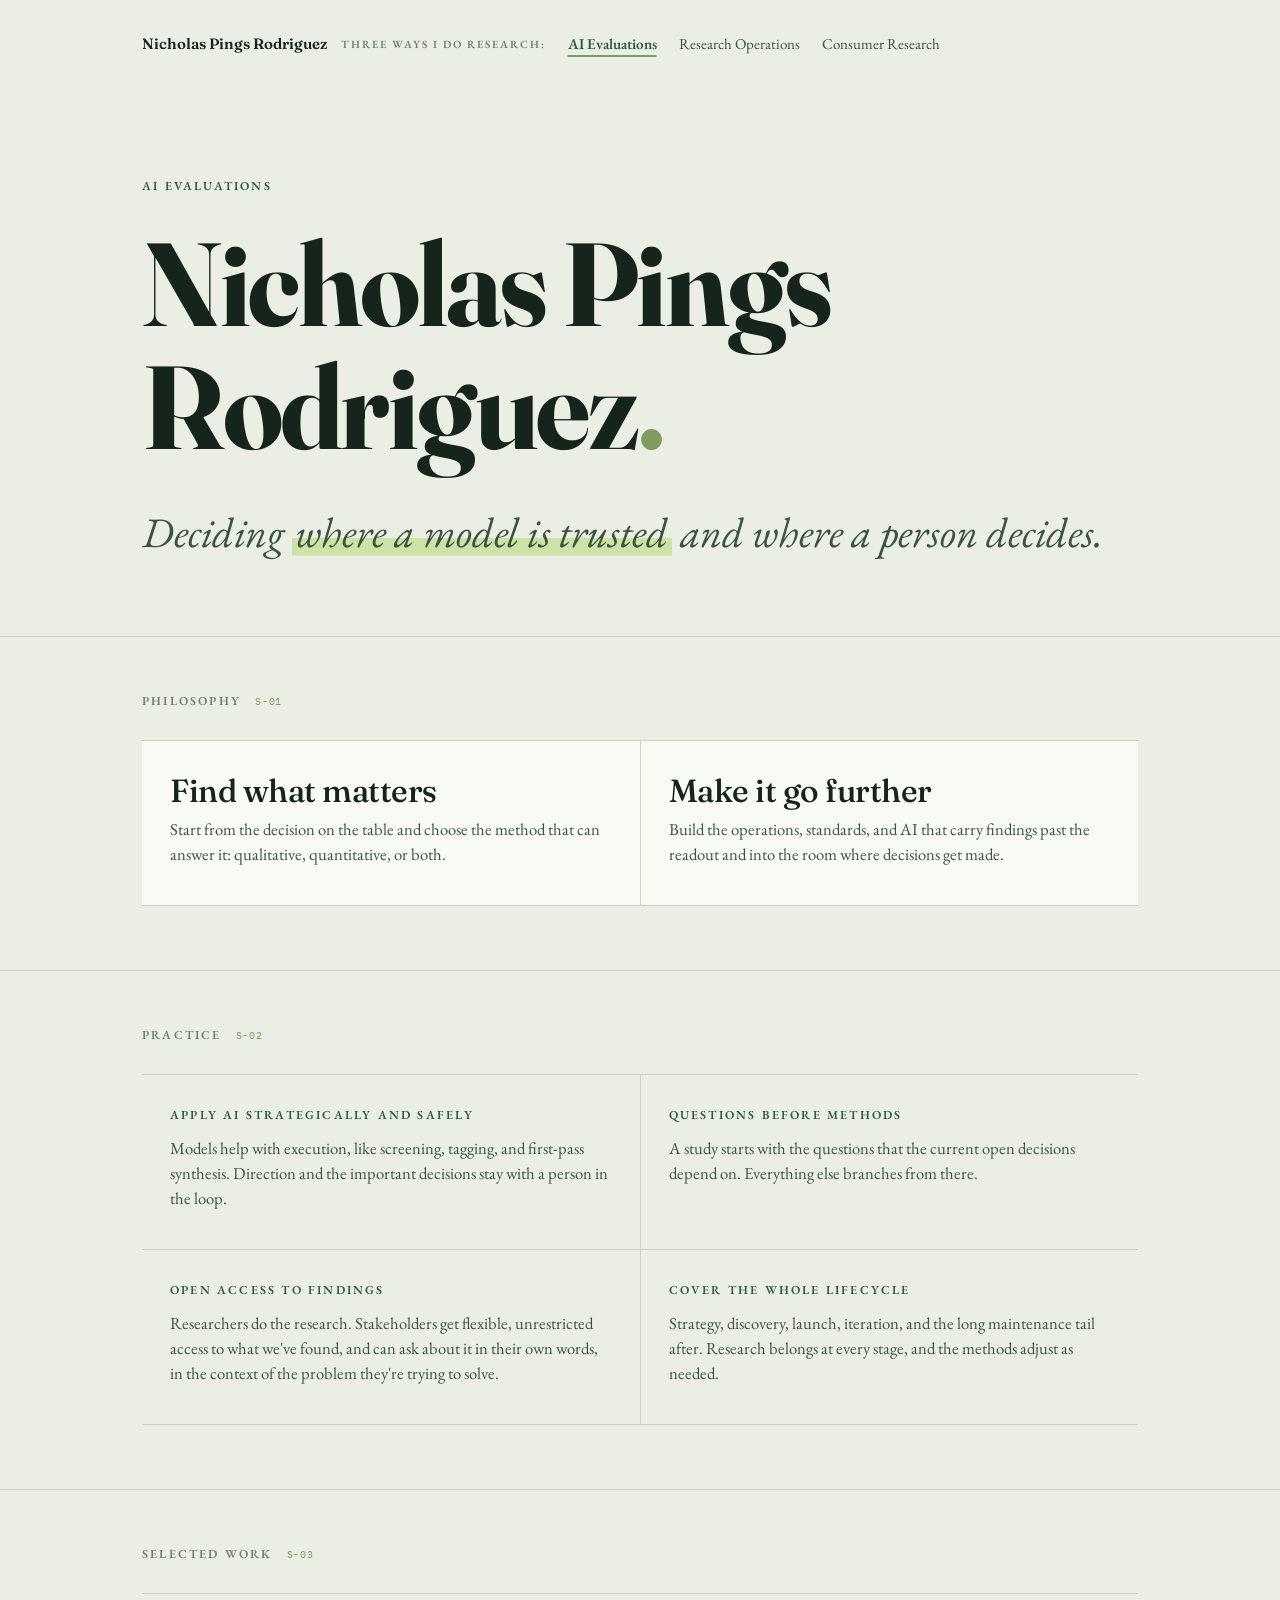
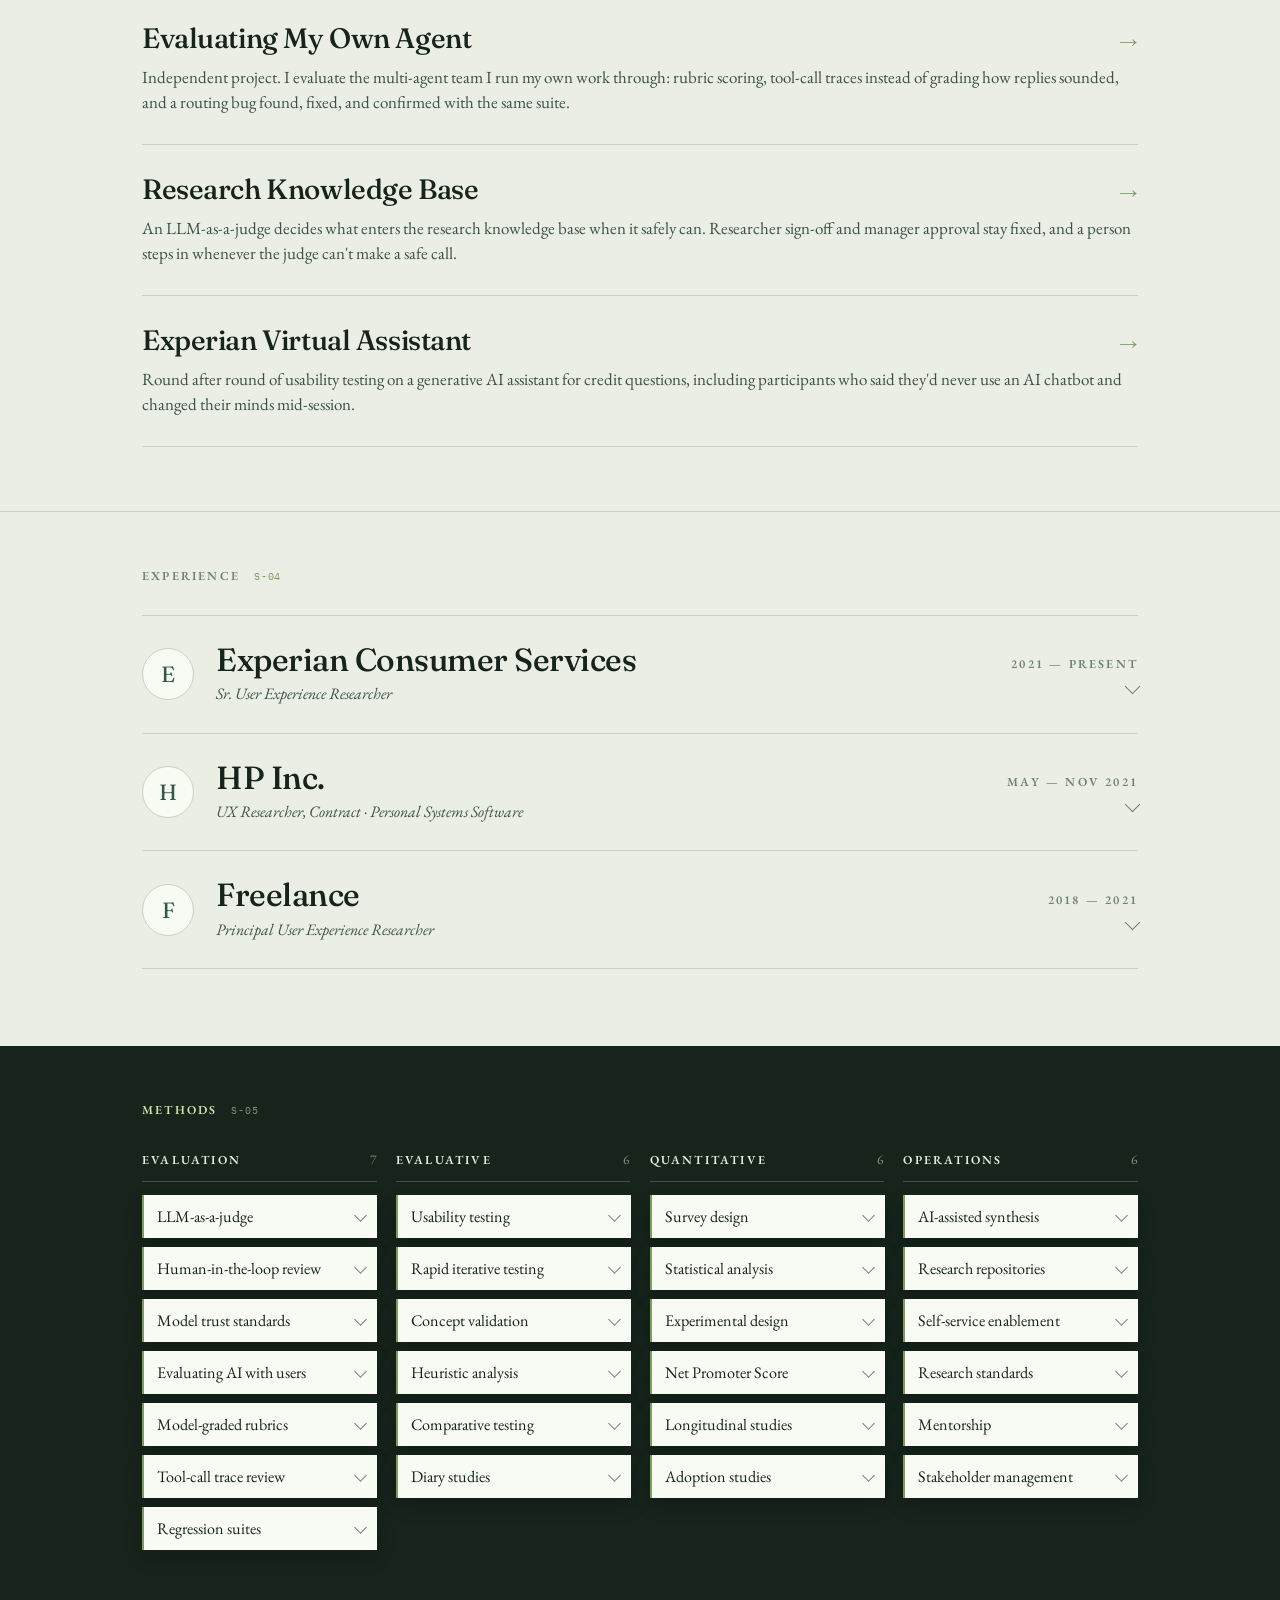
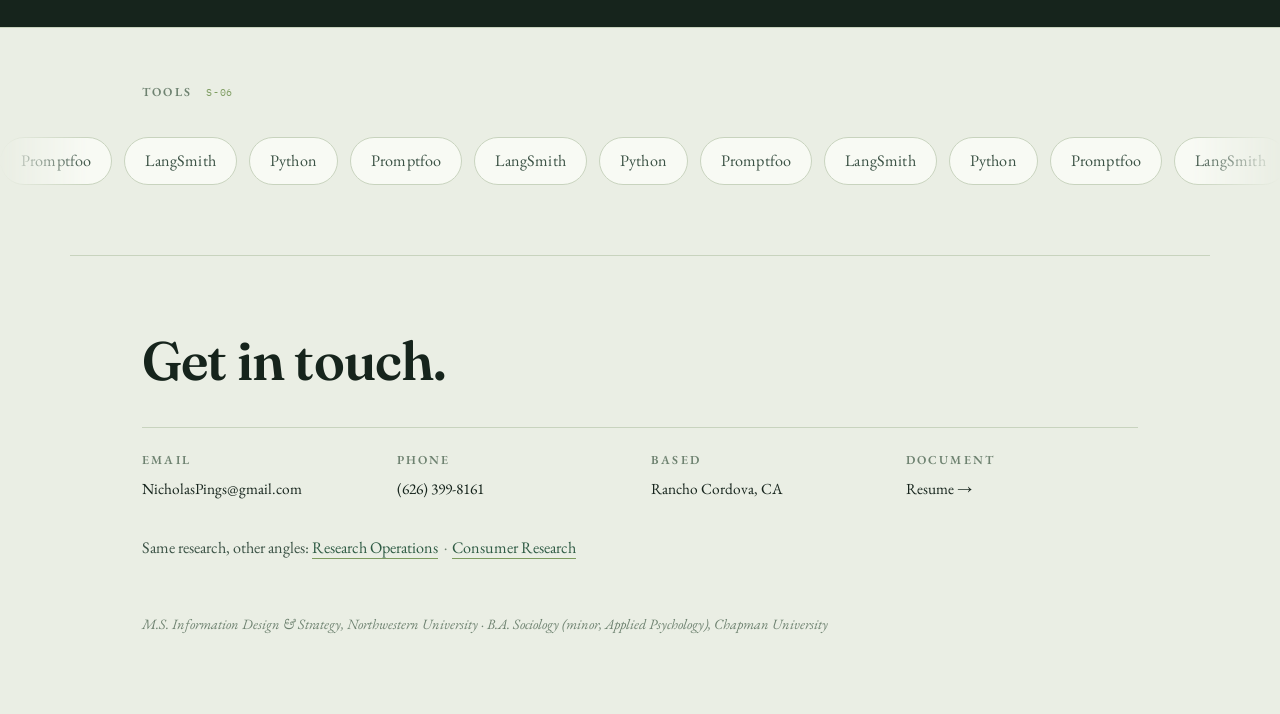
==== commit b718d3f2: "Switcher tagline fix + remove AI Evaluations session-notes gimmick - disc-nav switcher label on all " ====
--- a/ai-evaluations.html
+++ b/ai-evaluations.html
@@ -31,12 +31,12 @@
   .observer,.session-pill,.debrief{display:none;}
 </style></noscript>
 </head>
-<body data-voice="ai-evaluations">
+<body>
 <div class="page">
 
 <nav class="disc-nav" aria-label="Research disciplines">
   <span class="disc-name">Nicholas Pings Rodriguez</span>
-  <span class="disc-label">Research in</span>
+  <span class="disc-label">Three ways I do research:</span>
   <div class="disc-links">
     <a href="ai-evaluations.html" aria-current="page">AI Evaluations</a>
     <a href="research-operations.html">Research Operations</a>
@@ -50,9 +50,6 @@
   <p class="eyebrow label rise d1">AI evaluations</p>
   <h1 class="name rise d2">Nicholas Pings Rodriguez<span class="dot">.</span></h1>
   <p class="thesis rise d3">Deciding <span class="mark">where a model is trusted</span> and where a person decides.</p>
-  <div class="rise d4">
-    <span class="session-pill"><i class="rec-dot" aria-hidden="true"></i>Session in progress</span>
-  </div>
 </header>
 
 <section class="band" id="philosophy" data-obs="Philosophy">
@@ -246,19 +243,6 @@
   </div>
 </section>
 
-<section class="band debrief" id="debrief" data-obs="Debrief">
-  <div class="wrap">
-    <div class="sec-head"><p class="label">Page scorecard</p><span class="sec-code mono">S-07</span></div>
-    <div class="debrief-grid">
-      <div class="d-cell"><span class="d-num" id="dTime">0:00</span><span class="label">Time on page</span></div>
-      <div class="d-cell"><span class="d-num" id="dDepth">0%</span><span class="label">Furthest scroll</span></div>
-      <div class="d-cell"><span class="d-num" id="dMethods">0 / 25</span><span class="label">Methods explored</span></div>
-      <div class="d-cell"><span class="d-num" id="dRoles">0 / 3</span><span class="label">Roles opened</span></div>
-    </div>
-    <p class="debrief-note">I write evals, and it turns out you can't switch that off. So this page grades itself while you read. Every score is about the page, never about you. Everything above was measured in this tab alone, is stored nowhere, and disappears when you leave.</p>
-  </div>
-</section>
-
 </main>
 
 <footer class="foot wrap">
@@ -276,16 +260,6 @@
 </div>
 
 
-<aside class="observer" id="observer" aria-label="Live session notes for your visit">
-  <button class="observer-head" id="observerToggle" aria-expanded="false" aria-controls="observerLog">
-    <i class="rec-dot" aria-hidden="true"></i>
-    <span class="observer-title">Self-eval &middot; Grading this page</span>
-    <span class="observer-count mono" id="observerCount">0</span>
-    <span class="observer-caret" aria-hidden="true"></span>
-  </button>
-  <ul class="observer-log" id="observerLog" aria-live="polite"></ul>
-</aside>
-
 <script src="assets/js/site.js" defer></script>
 </body>
 </html>
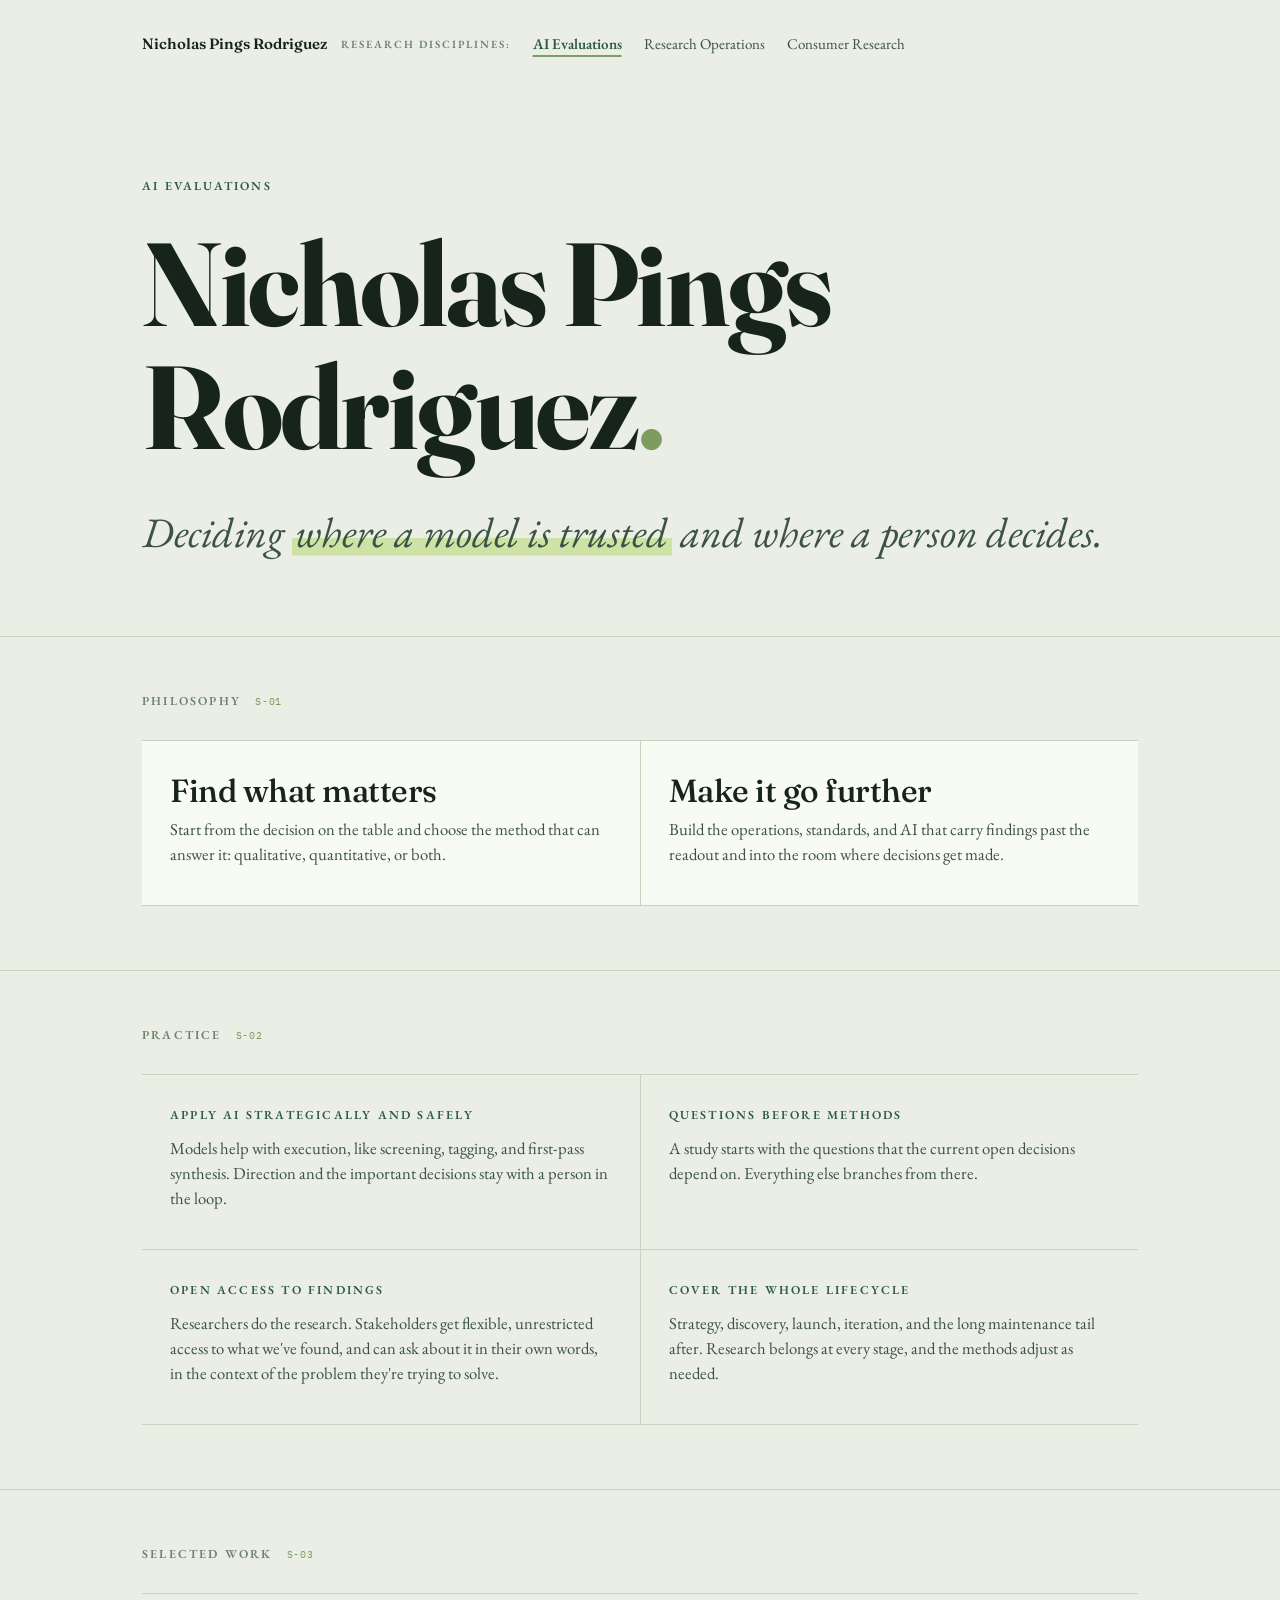
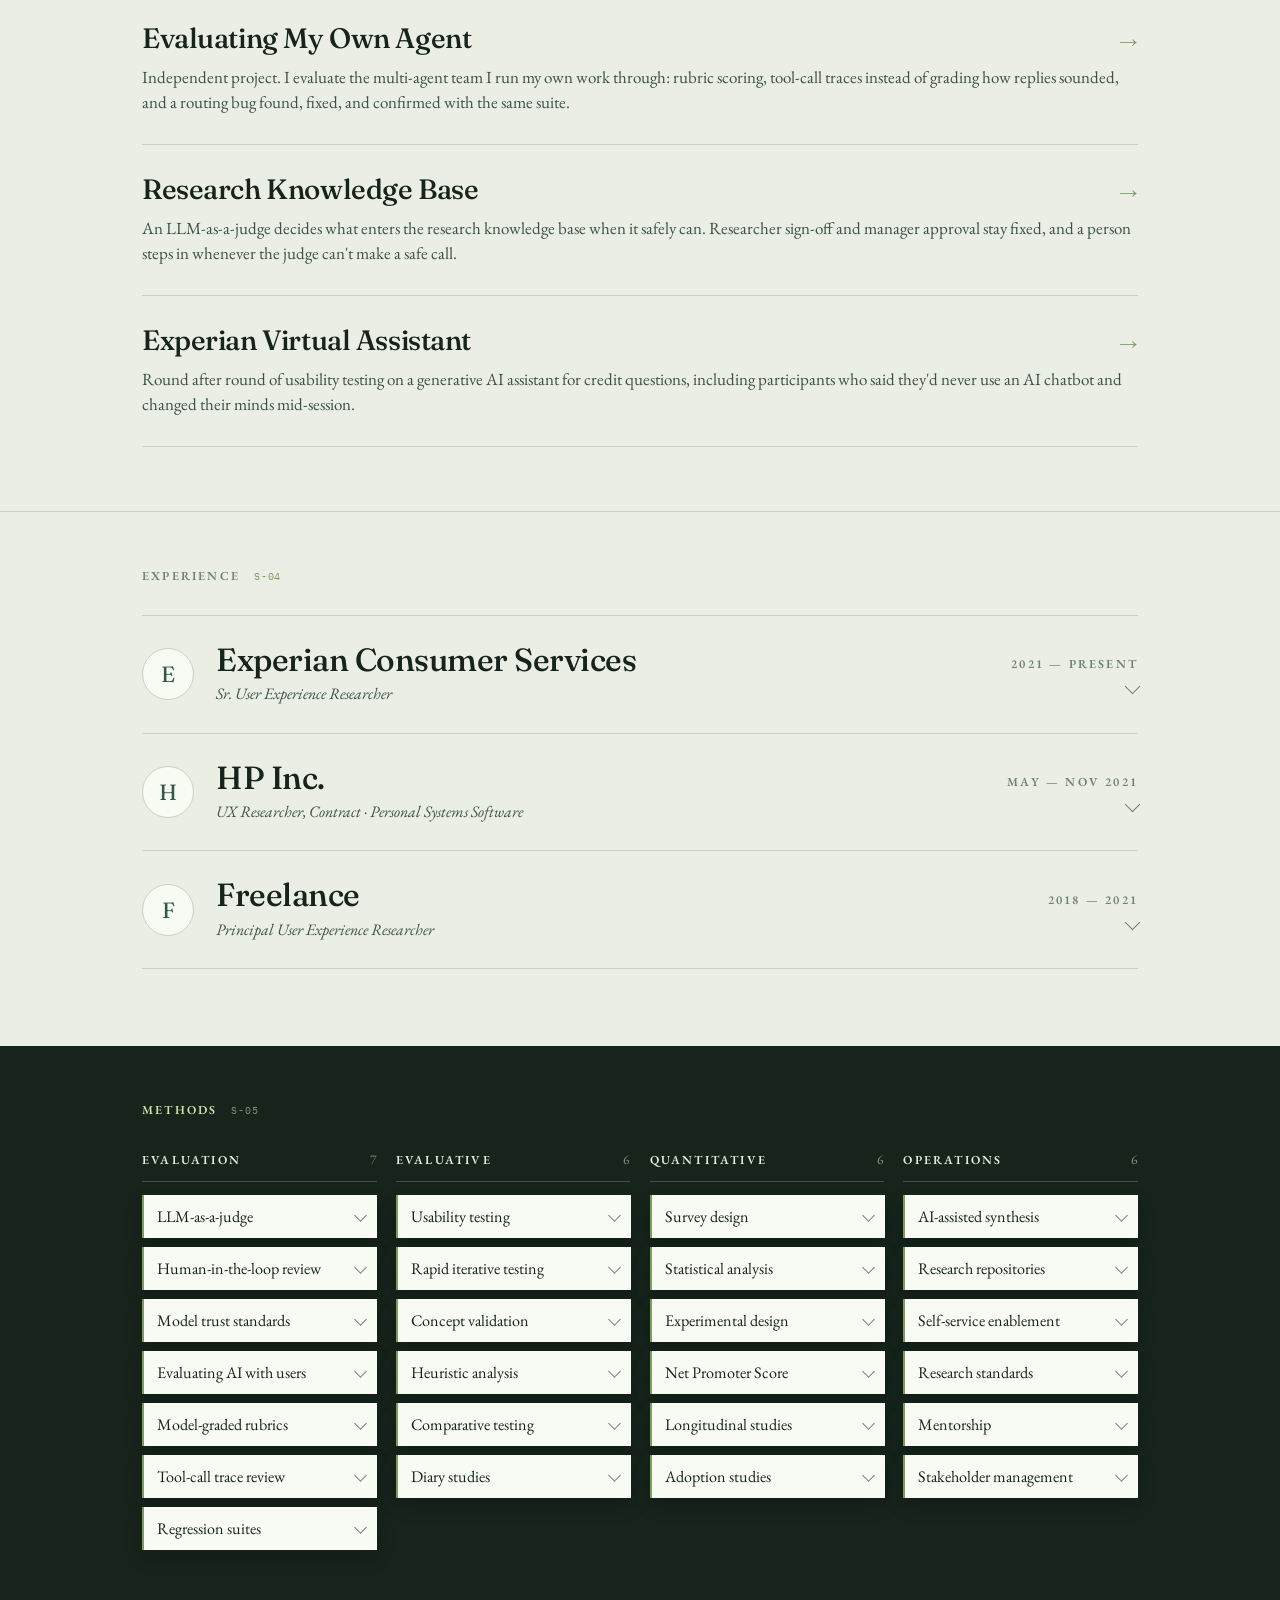
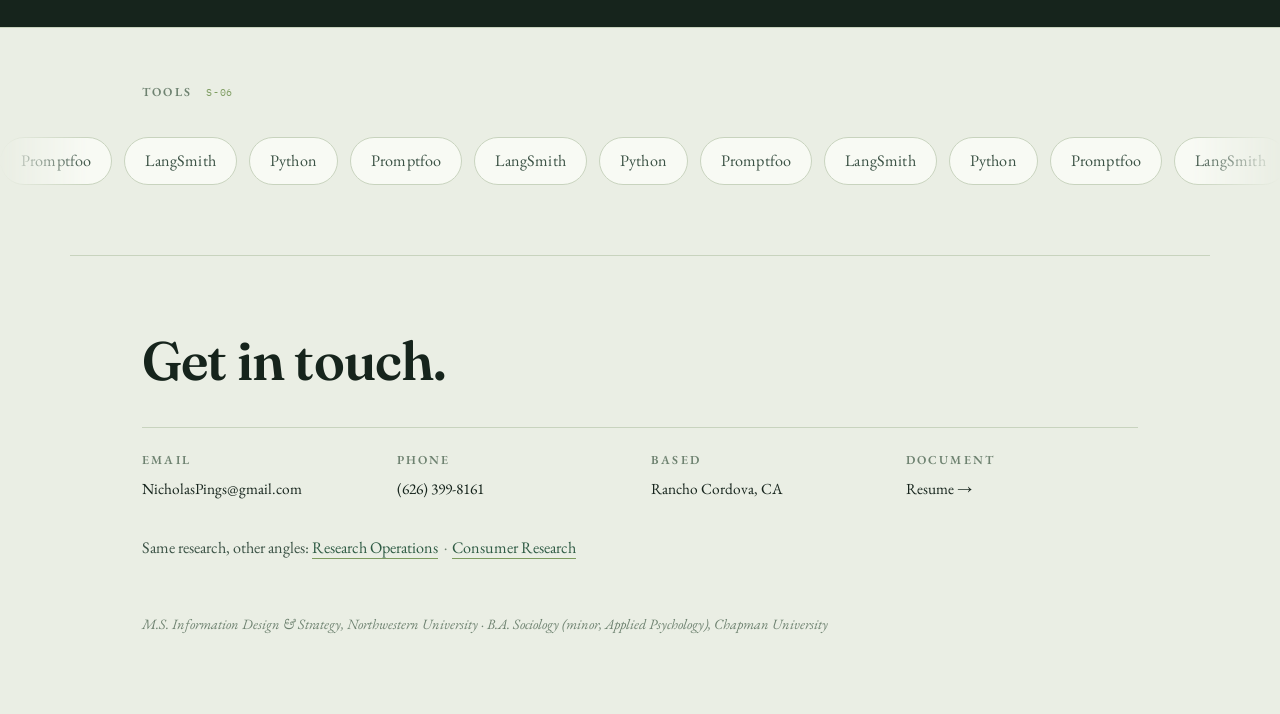
==== commit 1101bdc9: "Fix switcher tagline copy: 'Research disciplines:' (was shipped as wrong text)" ====
--- a/ai-evaluations.html
+++ b/ai-evaluations.html
@@ -36,7 +36,7 @@
 
 <nav class="disc-nav" aria-label="Research disciplines">
   <span class="disc-name">Nicholas Pings Rodriguez</span>
-  <span class="disc-label">Three ways I do research:</span>
+  <span class="disc-label">Research disciplines:</span>
   <div class="disc-links">
     <a href="ai-evaluations.html" aria-current="page">AI Evaluations</a>
     <a href="research-operations.html">Research Operations</a>
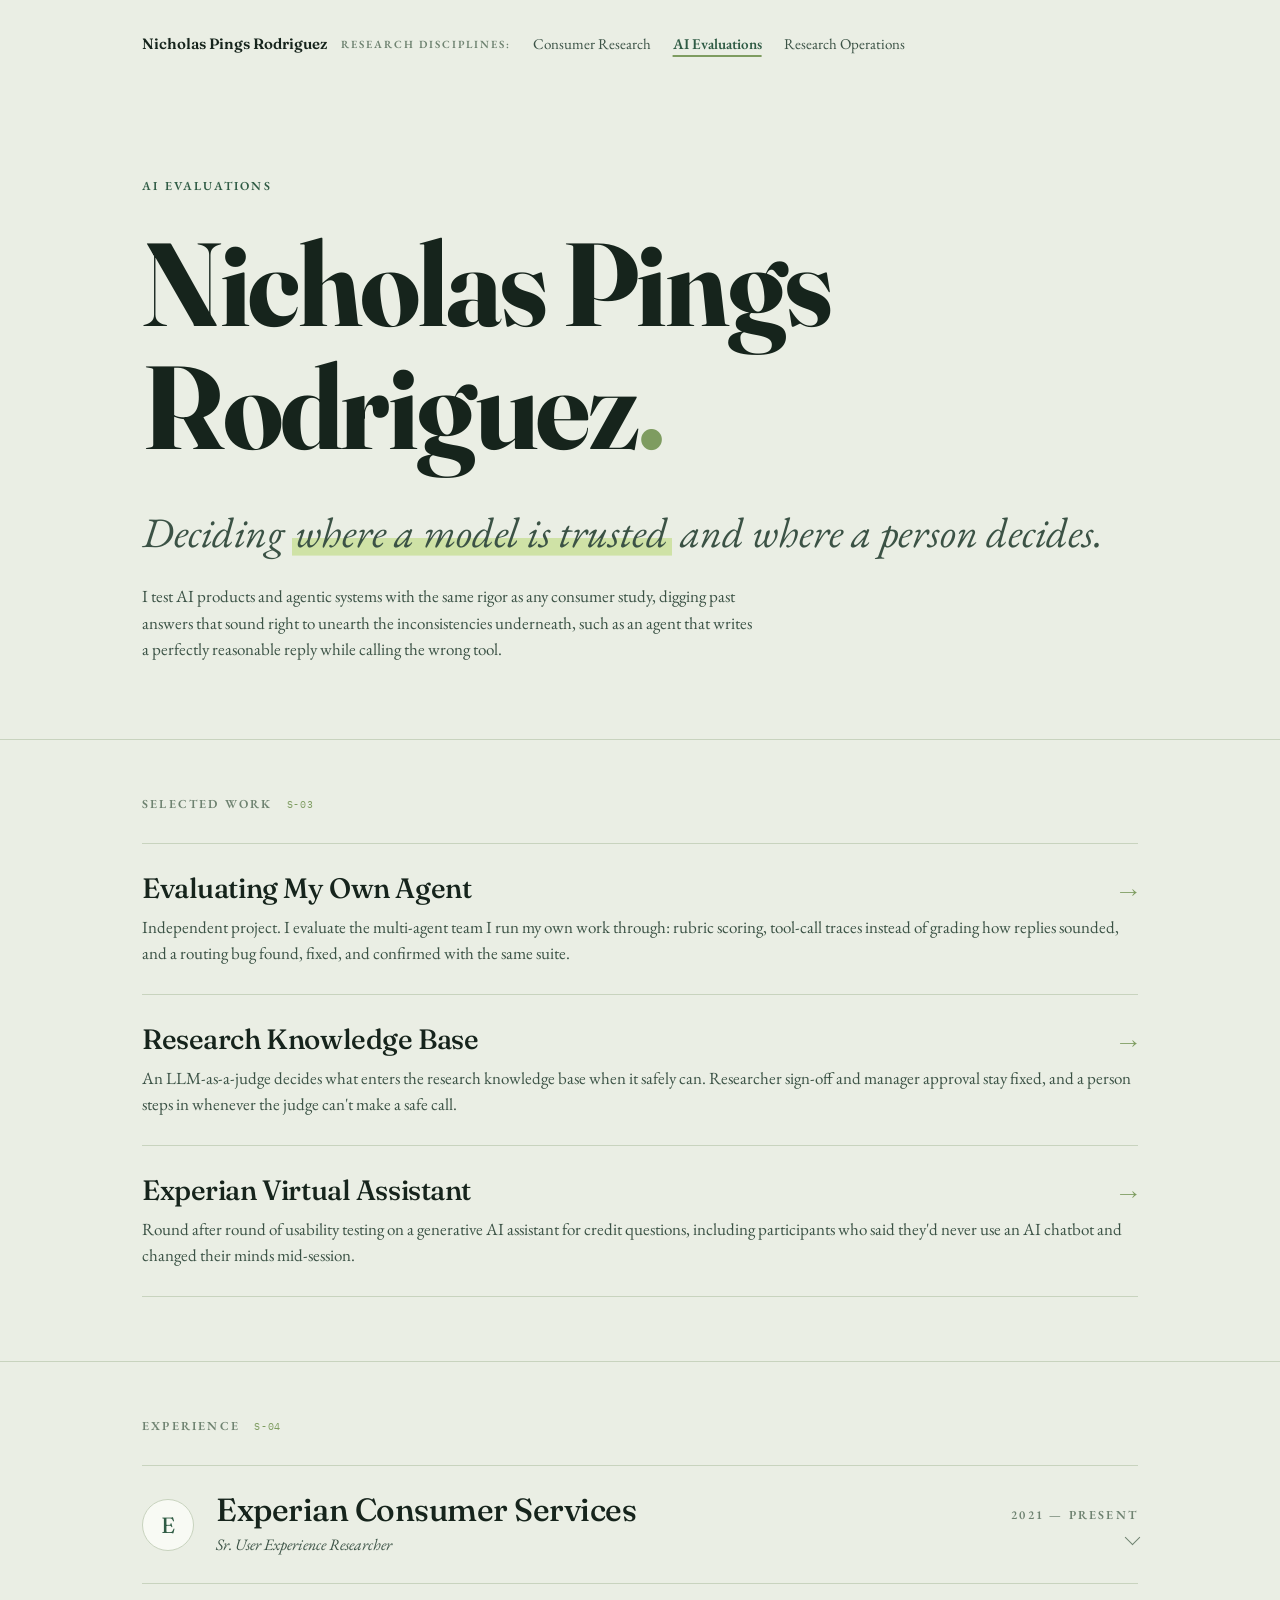
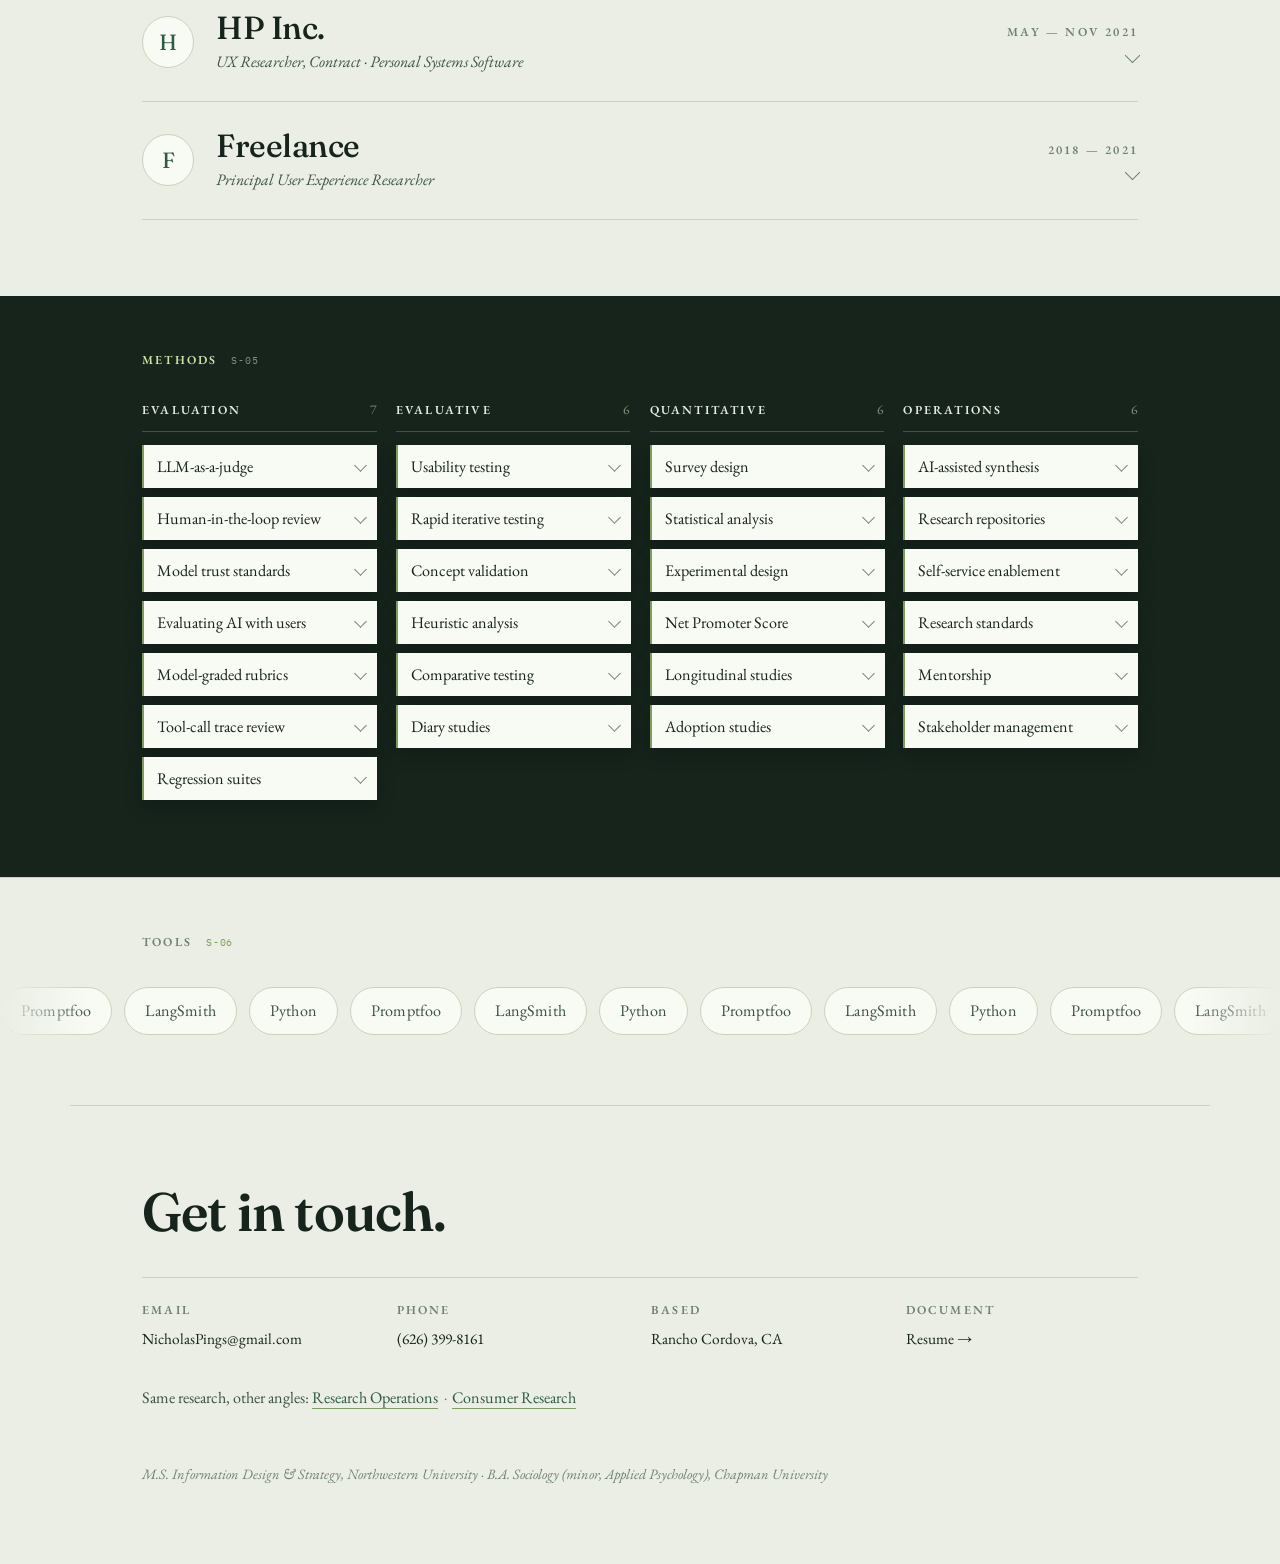
==== commit 61ba065c: "Build Addendum D (card t_e737b388): homepage Research disciplines section, drop Philosophy/Practice " ====
--- a/ai-evaluations.html
+++ b/ai-evaluations.html
@@ -38,9 +38,9 @@
   <span class="disc-name">Nicholas Pings Rodriguez</span>
   <span class="disc-label">Research disciplines:</span>
   <div class="disc-links">
+    <a href="consumer-research.html">Consumer Research</a>
     <a href="ai-evaluations.html" aria-current="page">AI Evaluations</a>
     <a href="research-operations.html">Research Operations</a>
-    <a href="consumer-research.html">Consumer Research</a>
   </div>
 </nav>
 
@@ -50,47 +50,8 @@
   <p class="eyebrow label rise d1">AI evaluations</p>
   <h1 class="name rise d2">Nicholas Pings Rodriguez<span class="dot">.</span></h1>
   <p class="thesis rise d3">Deciding <span class="mark">where a model is trusted</span> and where a person decides.</p>
+  <p class="lede">I test AI products and agentic systems with the same rigor as any consumer study, digging past answers that sound right to unearth the inconsistencies underneath, such as an agent that writes a perfectly reasonable reply while calling the wrong tool.</p>
 </header>
-
-<section class="band" id="philosophy" data-obs="Philosophy">
-  <div class="wrap">
-    <div class="sec-head"><p class="label">Philosophy</p><span class="sec-code mono">S-01</span></div>
-    <div class="facets">
-      <div class="facet facet-head">
-        <h3 class="role-org">Find what matters</h3>
-        <p>Start from the decision on the table and choose the method that can answer it: qualitative, quantitative, or both.</p>
-      </div>
-      <div class="facet facet-head">
-        <h3 class="role-org">Make it go further</h3>
-        <p>Build the operations, standards, and AI that carry findings past the readout and into the room where decisions get made.</p>
-      </div>
-    </div>
-  </div>
-</section>
-
-<section class="band" id="practice" data-obs="Practice">
-  <div class="wrap">
-    <div class="sec-head"><p class="label">Practice</p><span class="sec-code mono">S-02</span></div>
-    <div class="facets">
-      <div class="facet">
-        <span class="label">Apply AI strategically and safely</span>
-        <p>Models help with execution, like screening, tagging, and first-pass synthesis. Direction and the important decisions stay with a person in the loop.</p>
-      </div>
-      <div class="facet">
-        <span class="label">Questions before methods</span>
-        <p>A study starts with the questions that the current open decisions depend on. Everything else branches from there.</p>
-      </div>
-      <div class="facet">
-        <span class="label">Open access to findings</span>
-        <p>Researchers do the research. Stakeholders get flexible, unrestricted access to what we've found, and can ask about it in their own words, in the context of the problem they're trying to solve.</p>
-      </div>
-      <div class="facet">
-        <span class="label">Cover the whole lifecycle</span>
-        <p>Strategy, discovery, launch, iteration, and the long maintenance tail after. Research belongs at every stage, and the methods adjust as needed.</p>
-      </div>
-    </div>
-  </div>
-</section>
 
 <section class="band" id="selected-work" data-obs="Selected Work">
   <div class="wrap">
--- a/assets/css/site.css
+++ b/assets/css/site.css
@@ -45,6 +45,9 @@
   .thesis{
     font-style:italic;font-size:clamp(22px,5.6vw,42px);line-height:1.26;
     margin:clamp(20px,4vw,38px) 0 0;color:var(--ink-soft);
+  }
+  .lede{
+    font-size:17px;line-height:1.55;max-width:36em;margin:clamp(16px,2.6vw,24px) 0 0;color:var(--ink-soft);
   }
   .mark{
     display:inline;padding:0 .08em;
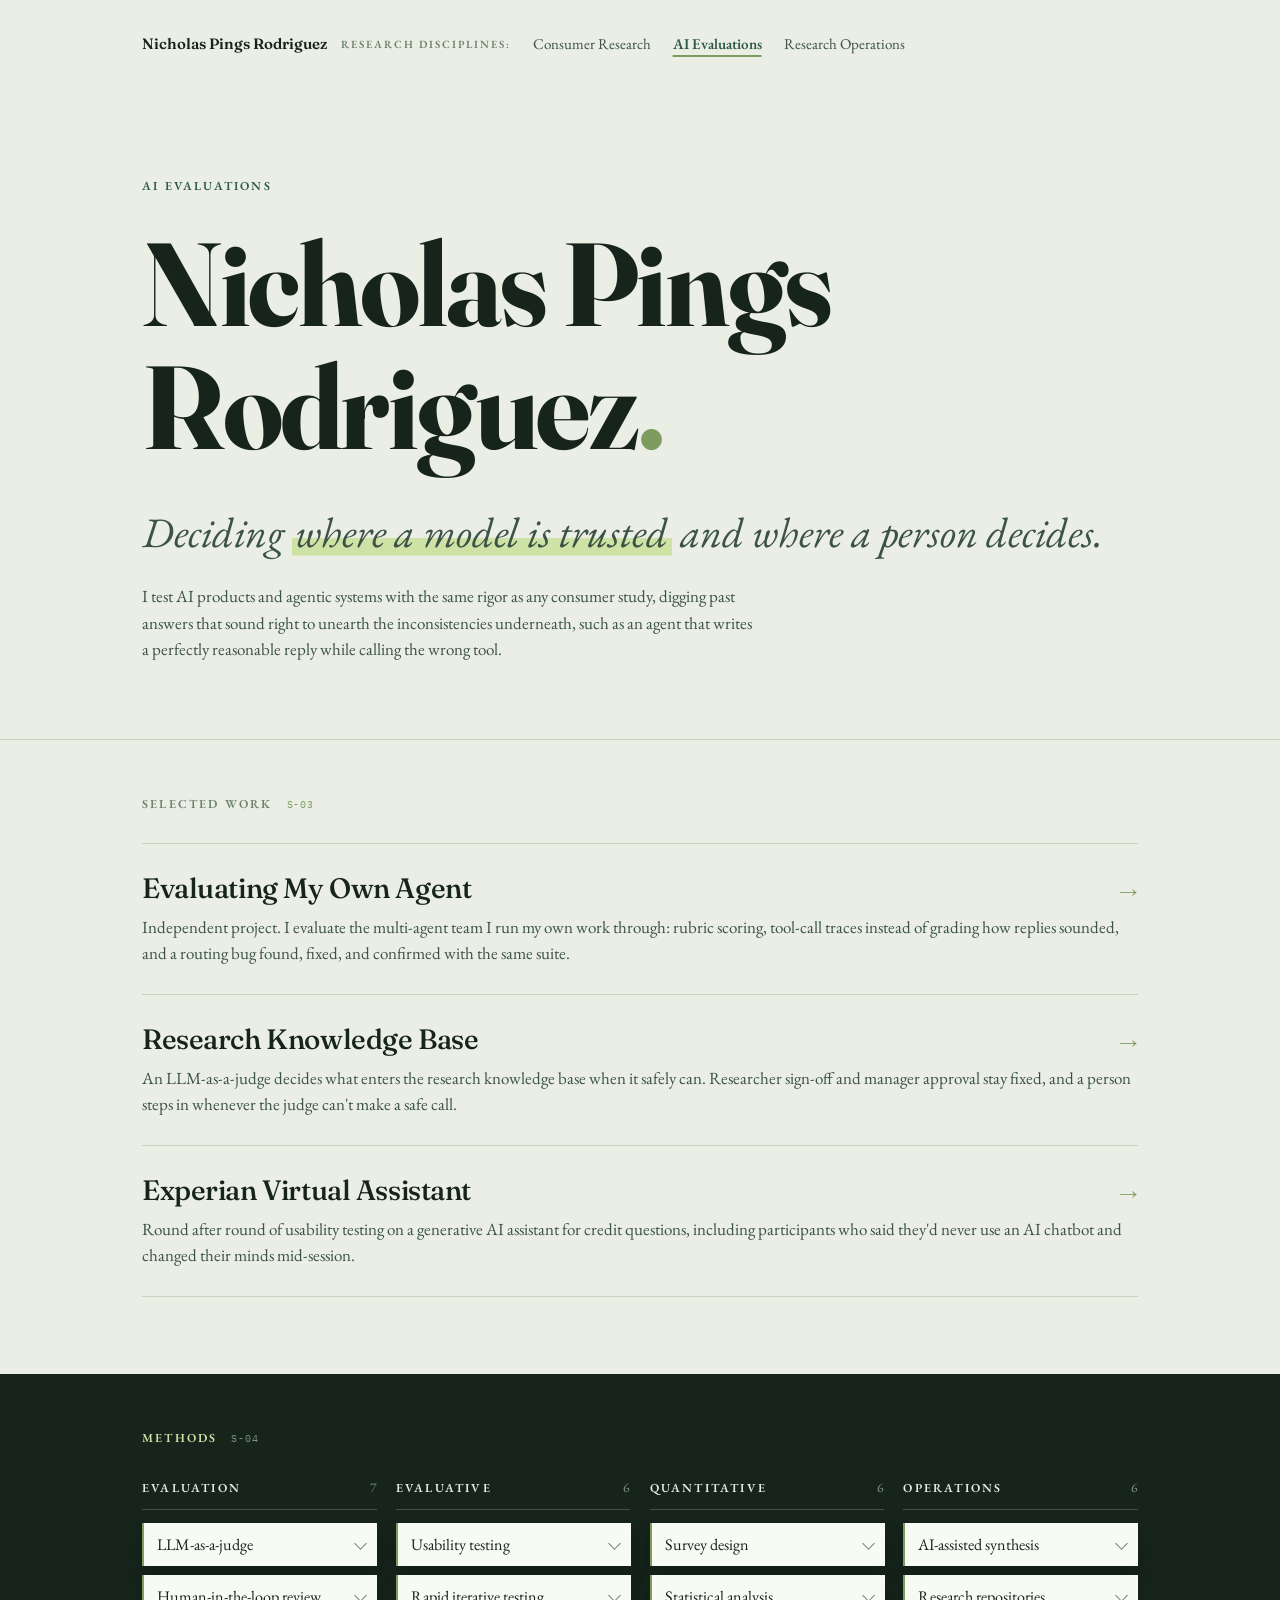
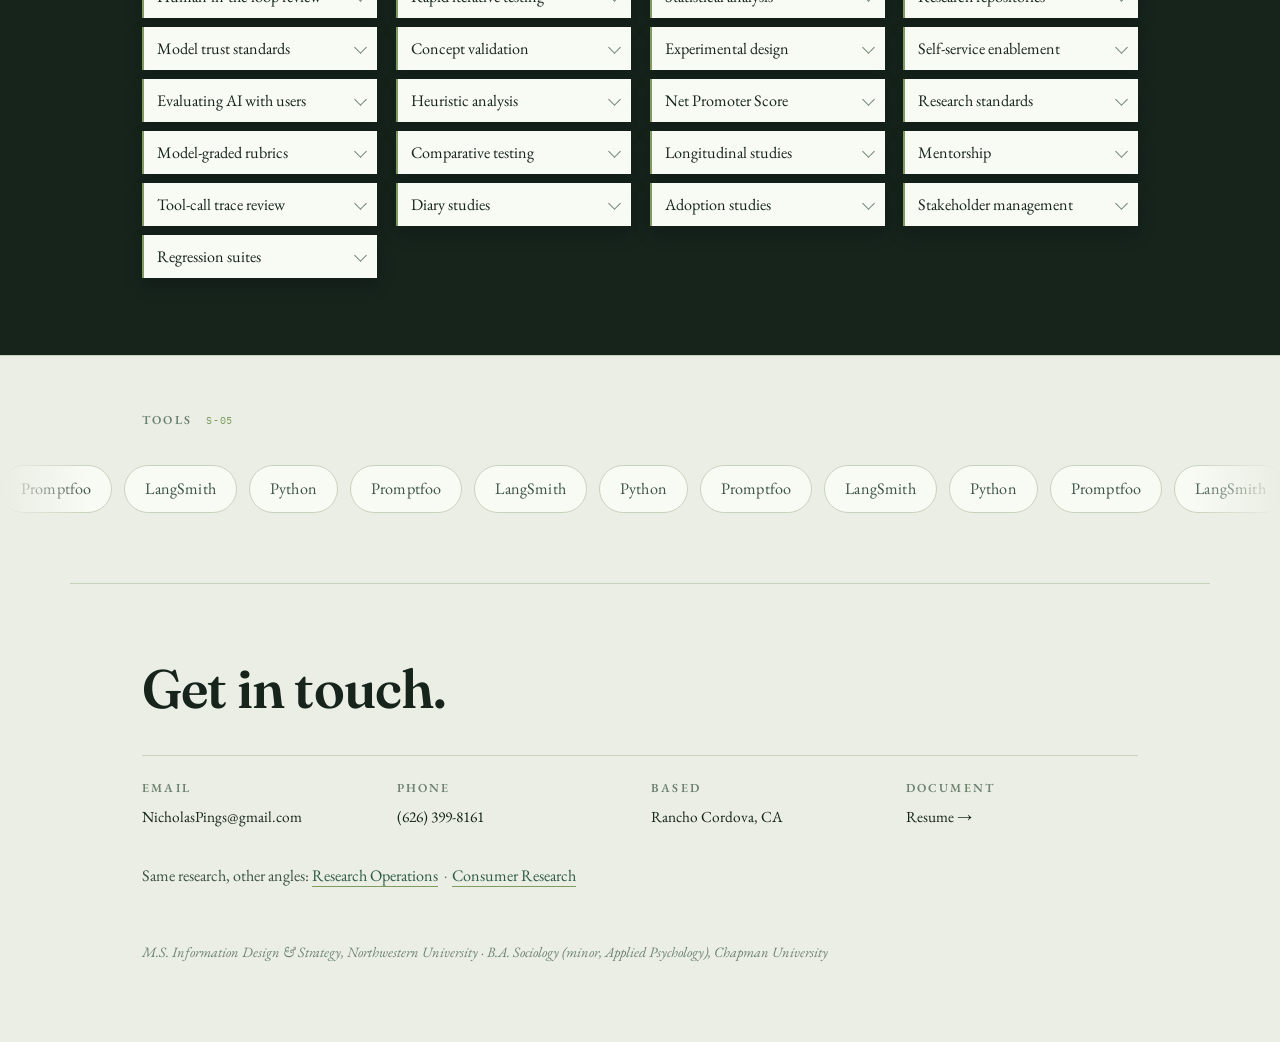
==== commit 5a24d0e7: "Addendum F (R38-R42) + Addendum G: index.html drops Experience, adds Approach, AI evaluation methods" ====
--- a/ai-evaluations.html
+++ b/ai-evaluations.html
@@ -82,71 +82,9 @@
   </div>
 </section>
 
-<section class="band" id="work" data-obs="Experience">
-  <div class="wrap">
-    <div class="sec-head"><p class="label">Experience</p><span class="sec-code mono">S-04</span></div>
-    <div class="roles">
-
-      <details class="role" data-role="Experian">
-        <summary>
-          <span class="logo" aria-hidden="true">E</span>
-          <span>
-            <h3 class="role-org">Experian Consumer Services</h3>
-            <p class="role-title">Sr. User Experience Researcher</p>
-          </span>
-          <span class="role-when label">2021 &mdash; Present<span class="chev"></span></span>
-        </summary>
-        <div class="role-body">
-          <p>I research across the full consumer product portfolio, and across the full life of each product too, from strategic groundwork through launch, iteration, and long-term maintenance. The method changes depending on the stage.</p>
-          <ul>
-            <li>Introduced AI-assisted screening, analysis, and synthesis, and set the standards for where a model is trusted and where a person decides.</li>
-            <li>Led research on integrating generative AI into the consumer experience; recommendations shaped Experian's educational tools.</li>
-            <li>Helped define Experian's internal Applied AI practices, and work closely with the Applied AI team on pilot projects: a research knowledge base, a PMO agent, and skill kits. Also built PII-stripping preprocessing tools and competitor monitoring.</li>
-            <li>Rebuilt research operations over about two years: self-service access for stakeholders, research standards, onboarding, and mentoring.</li>
-            <li>Partner with design, engineering, and product teams, translating findings into roadmaps and design decisions.</li>
-          </ul>
-        </div>
-      </details>
-
-      <details class="role" data-role="HP">
-        <summary>
-          <span class="logo" aria-hidden="true">H</span>
-          <span>
-            <h3 class="role-org">HP Inc.</h3>
-            <p class="role-title">UX Researcher, Contract &middot; Personal Systems Software</p>
-          </span>
-          <span class="role-when label">May &mdash; Nov 2021<span class="chev"></span></span>
-        </summary>
-        <div class="role-body">
-          <p>At HP I ran launch-aligned studies across Wolf Security, including VPN and antivirus protection, plus webcam utilities and HP Dev One. I also facilitated design thinking workshops with a cross-functional team spanning several business units.</p>
-        </div>
-      </details>
-
-      <details class="role" data-role="Freelance">
-        <summary>
-          <span class="logo" aria-hidden="true">F</span>
-          <span>
-            <h3 class="role-org">Freelance</h3>
-            <p class="role-title">Principal User Experience Researcher</p>
-          </span>
-          <span class="role-when label">2018 &mdash; 2021<span class="chev"></span></span>
-        </summary>
-        <div class="role-body">
-          <p>I scoped and ran full research programs for clients in travel, health and wellness, and personal organization, across various platforms.</p>
-          <ul>
-            <li>Usability studies, concept validation, comparative testing, and generative workshops.</li>
-            <li>Delivered executive readouts, personas, journey maps, NPS and statistical analysis, and prioritized recommendations.</li>
-          </ul>
-        </div>
-      </details>
-
-    </div>
-  </div>
-</section>
-
 <section class="sort" id="methods" data-obs="Methods">
   <div class="wrap">
-    <div class="sec-head"><p class="label">Methods</p><span class="sec-code mono">S-05</span></div>
+    <div class="sec-head"><p class="label">Methods</p><span class="sec-code mono">S-04</span></div>
 
     <div class="board" id="board">
 
@@ -196,7 +134,7 @@
 </section>
 
 <section class="band tools" id="tools" data-obs="Tools">
-  <div class="wrap"><div class="sec-head"><p class="label">Tools</p><span class="sec-code mono">S-06</span></div></div>
+  <div class="wrap"><div class="sec-head"><p class="label">Tools</p><span class="sec-code mono">S-05</span></div></div>
   <div class="marquee">
     <div class="track">
       <span class="tool">Promptfoo</span><span class="tool">LangSmith</span><span class="tool">Python</span>
--- a/assets/css/site.css
+++ b/assets/css/site.css
@@ -101,9 +101,6 @@
   .facet.facet-head{background-color:var(--card);background-image:linear-gradient(var(--card),var(--card));}
   .facet-head .role-org{margin-bottom:8px;}
 
-  /* ================= roles ================= */
-  .roles{border-top:1px solid var(--rule);margin-bottom:clamp(30px,5vw,64px);}
-
   /* ================= case studies ================= */
   .cases{border-top:1px solid var(--rule);margin-bottom:clamp(30px,5vw,64px);}
   .case-card{
@@ -118,53 +115,11 @@
   .case-arrow{flex:none;color:var(--moss);font-size:1.1em;transition:transform .25s ease;}
   .case-card:hover .case-arrow{transform:translateX(4px);color:var(--pine);}
   .case-card p{margin:8px 0 0;color:var(--ink-soft);line-height:1.5;}
-  details.role{border-bottom:1px solid var(--rule);}
-  details.role summary{
-    list-style:none;cursor:pointer;display:grid;
-    grid-template-columns:auto minmax(0,1fr) auto;
-    align-items:center;gap:clamp(12px,2.4vw,22px);
-    padding:clamp(18px,2.4vw,26px) 0;
-  }
-  details.role summary::-webkit-details-marker{display:none;}
-  .logo{
-    width:clamp(40px,5vw,52px);height:clamp(40px,5vw,52px);flex:none;
-    border-radius:50%;border:1px solid var(--rule);
-    background-color:var(--card);background-image:linear-gradient(var(--card),var(--card));
-    display:flex;align-items:center;justify-content:center;
-    font-family:"Fraunces",Georgia,serif;font-size:clamp(17px,2vw,22px);
-    color:var(--pine);line-height:1;
-  }
-  .logo img{width:100%;height:100%;border-radius:50%;object-fit:contain;padding:8px;}
   .role-org{
     font-family:"Fraunces",Georgia,serif;font-weight:500;
     font-size:clamp(21px,2.8vw,32px);line-height:1.1;letter-spacing:-.015em;margin:0;
   }
-  .role-title{color:var(--ink-soft);margin:4px 0 0;font-style:italic;font-size:.94em;}
-  .role-when{color:var(--muted);text-align:right;white-space:nowrap;}
-  .chev{
-    display:block;width:11px;height:11px;margin:8px 0 0 auto;
-    border-right:1.5px solid var(--muted);border-bottom:1.5px solid var(--muted);
-    transform:rotate(45deg);transition:transform .3s ease;
-  }
-  details.role[open] .chev{transform:rotate(-135deg);}
-  .role-body{padding:0 0 clamp(24px,3vw,32px);}
-  .role-body p{margin:0;color:var(--ink-soft);line-height:1.55;}
-  .role-body ul{margin:14px 0 0;padding:0;list-style:none;}
-  .role-body li{position:relative;padding-left:16px;margin-bottom:7px;color:var(--ink-soft);line-height:1.5;}
-  .role-body li::before{content:"";position:absolute;left:0;top:.62em;width:7px;height:1.5px;background-color:var(--moss);}
-  details.role[open] .role-body{animation:fadeUp .45s ease both;}
   @keyframes fadeUp{from{opacity:0;transform:translateY(6px);}to{opacity:1;transform:none;}}
-  @media(max-width:640px){
-    details.role summary{grid-template-columns:auto minmax(0,1fr);position:relative;}
-    .role-when{grid-column:2;text-align:left;margin-top:2px;}
-    .chev{display:none;}
-    details.role summary::after{
-      content:"";position:absolute;right:0;top:50%;width:10px;height:10px;
-      border-right:1.5px solid var(--muted);border-bottom:1.5px solid var(--muted);
-      transform:translateY(-70%) rotate(45deg);transition:transform .3s ease;
-    }
-    details.role[open] summary::after{transform:translateY(-30%) rotate(-135deg);}
-  }
 
   /* ================= methods board ================= */
   .sort{
@@ -251,10 +206,10 @@
   /* ================= debrief ================= */
   .debrief{border-top:1px solid var(--rule);padding-bottom:clamp(30px,4vw,52px);}
   .debrief-grid{
-    display:grid;grid-template-columns:repeat(4,minmax(0,1fr));gap:1px;
+    display:grid;grid-template-columns:repeat(3,minmax(0,1fr));gap:1px;
     background-color:var(--rule);border-top:1px solid var(--rule);border-bottom:1px solid var(--rule);
   }
-  @media(max-width:760px){.debrief-grid{grid-template-columns:repeat(2,minmax(0,1fr));}}
+  @media(max-width:760px){.debrief-grid{grid-template-columns:repeat(3,minmax(0,1fr));}}
   .d-cell{
     background-color:var(--paper);background-image:linear-gradient(var(--paper),var(--paper));
     padding:clamp(18px,2.4vw,28px) clamp(16px,2vw,24px);
@@ -344,7 +299,7 @@
     .rec-dot{animation:none;}
     .rise,.chip,.cluster-head{opacity:1;transform:none;}
     .mark{background-size:100% 32%;}
-    details.role[open] .role-body,.chip[open] .chip-desc{animation:none;}
+    .chip[open] .chip-desc{animation:none;}
     .observer-log li{animation:none;}
     .observer{transition:none;}
   }
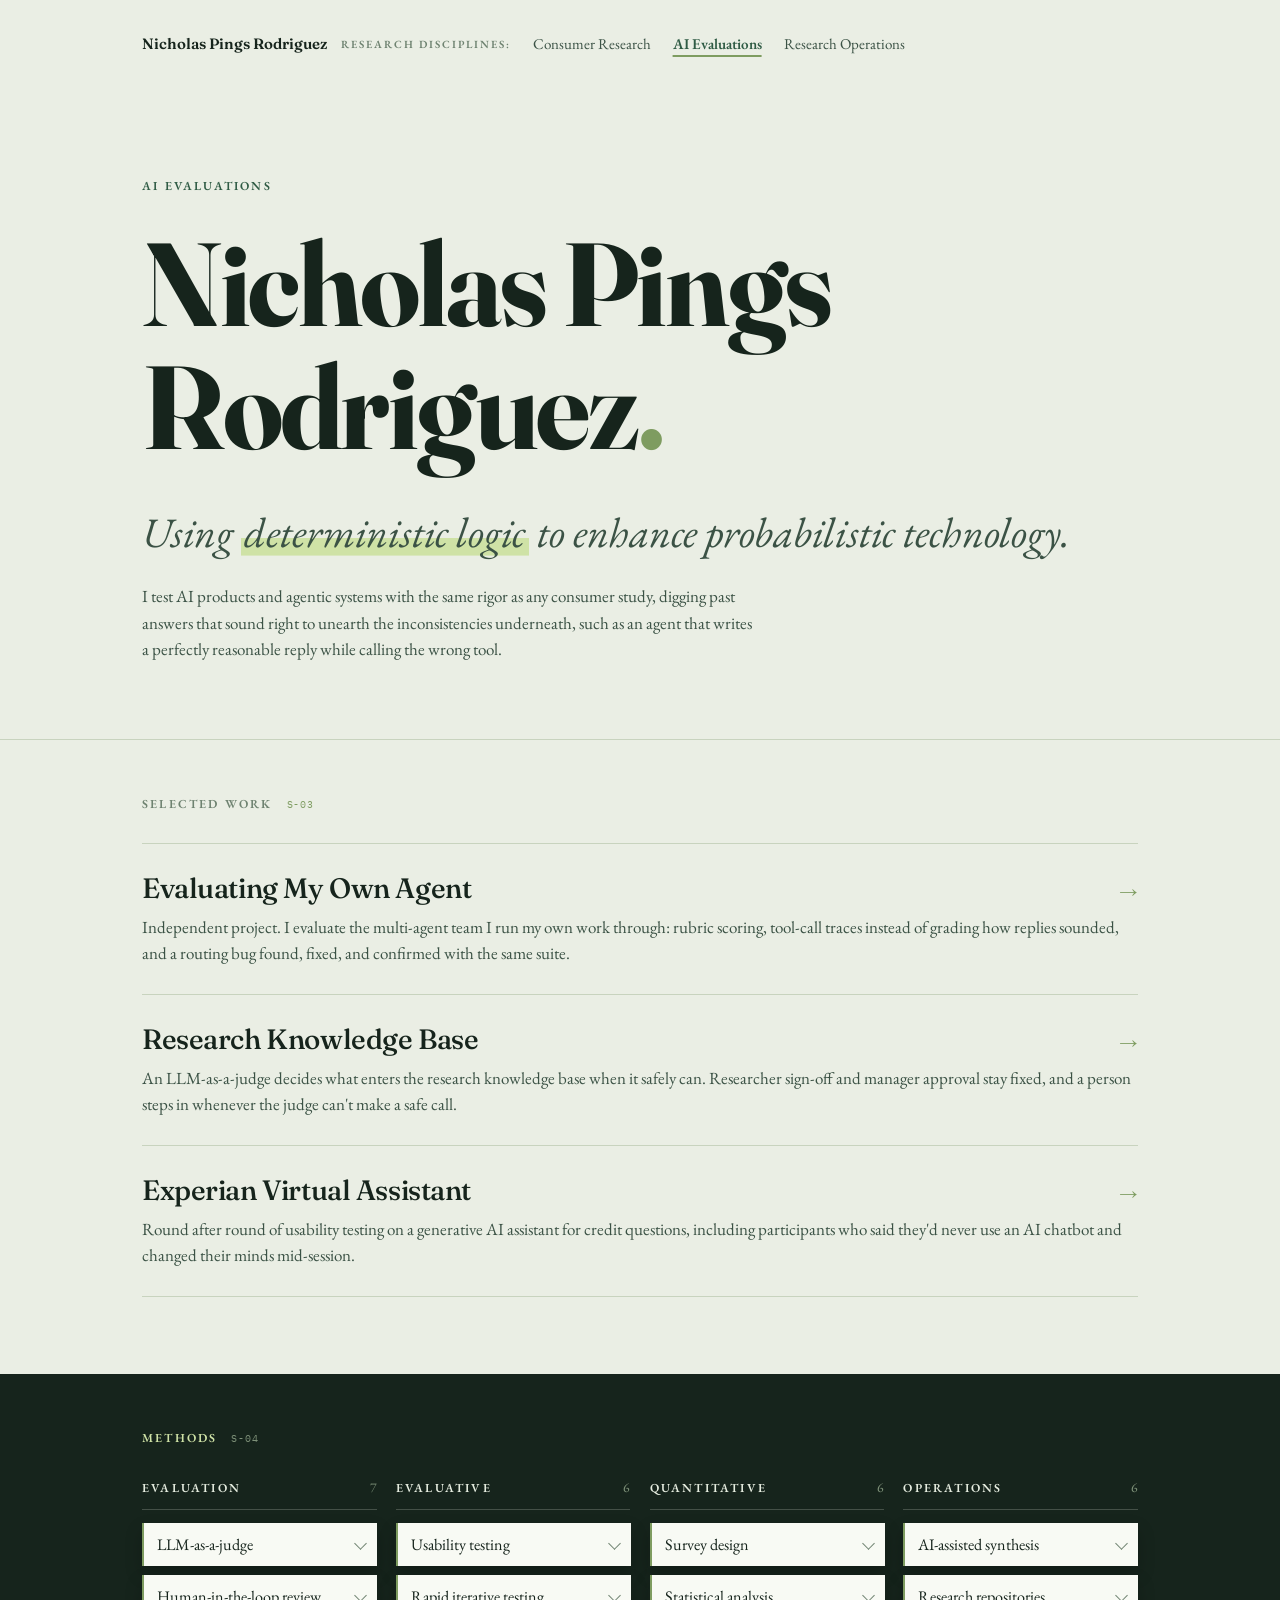
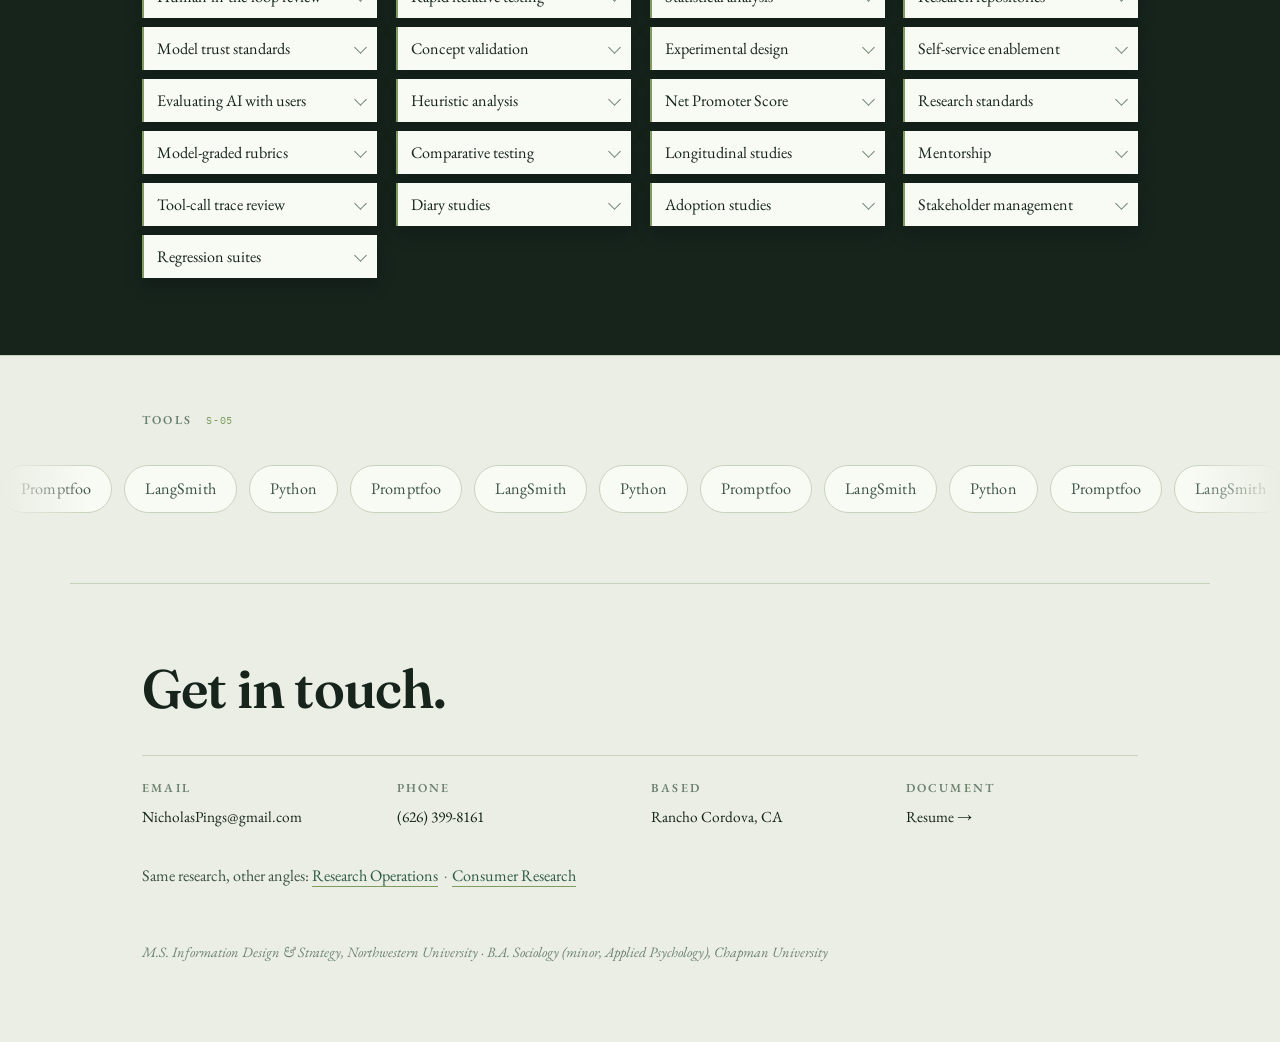
==== commit b17459fb: "AI Evaluations hero thesis copy fix: deterministic logic enhances probabilistic technology Addendum " ====
--- a/ai-evaluations.html
+++ b/ai-evaluations.html
@@ -49,7 +49,7 @@
 <header class="hero wrap" id="top">
   <p class="eyebrow label rise d1">AI evaluations</p>
   <h1 class="name rise d2">Nicholas Pings Rodriguez<span class="dot">.</span></h1>
-  <p class="thesis rise d3">Deciding <span class="mark">where a model is trusted</span> and where a person decides.</p>
+  <p class="thesis rise d3">Using <span class="mark">deterministic logic</span> to enhance probabilistic technology.</p>
   <p class="lede">I test AI products and agentic systems with the same rigor as any consumer study, digging past answers that sound right to unearth the inconsistencies underneath, such as an agent that writes a perfectly reasonable reply while calling the wrong tool.</p>
 </header>
 
